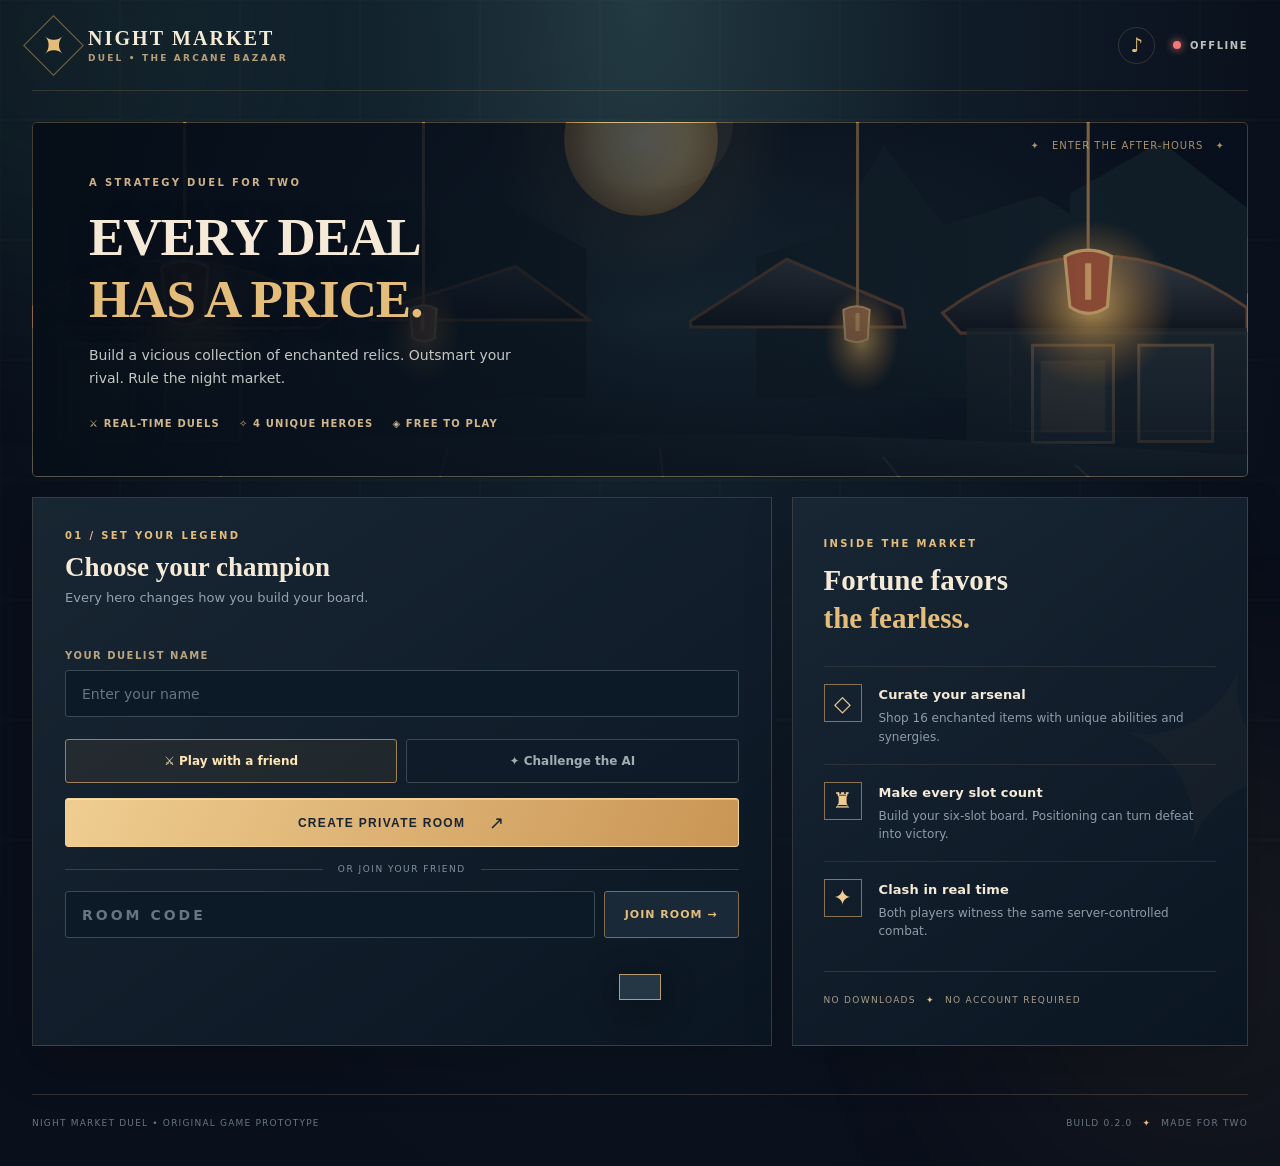
==== static/index.html @ 5e75eea6 "Publish Night Market Duel 0.2.0 isolated playable mobile 1v1 project" ====
<!doctype html>
<html lang="en">
<head>
  <meta charset="UTF-8"/>
  <meta name="viewport" content="width=device-width,initial-scale=1,viewport-fit=cover"/>
  <meta name="theme-color" content="#0b1420"/>
  <meta name="description" content="Night Market Duel — an original online strategy battler for two friends."/>
  <title>Night Market Duel · The Arcane Bazaar</title>
  <link rel="icon" href="/static/favicon.svg" type="image/svg+xml"/>
  <link rel="stylesheet" href="/static/style.css"/>
</head>
<body>
  <div class="mist mist-a"></div><div class="mist mist-b"></div>
  <div class="app-shell">
    <header class="topbar">
      <div class="brand"><div class="brand-mark">✦</div><div class="brand-type"><span>NIGHT MARKET</span><small>DUEL • THE ARCANE BAZAAR</small></div></div>
      <div class="header-right"><button class="sound-btn" id="soundBtn" title="Toggle sound" aria-label="Toggle sound">♪</button><div class="connection" id="connection"><i class="dot"></i><span>CONNECTING</span></div></div>
    </header>
    <main>
      <section class="home-screen" id="homeScreen">
        <div class="hero-banner"><div class="banner-overlay"></div><div class="banner-ornament">✦ <span>ENTER THE AFTER-HOURS</span> ✦</div><div class="banner-inner"><div class="eyebrow">A STRATEGY DUEL FOR TWO</div><h1>EVERY DEAL<br/><em>HAS A PRICE.</em></h1><p>Build a vicious collection of enchanted relics. Outsmart your rival. Rule the night market.</p><div class="banner-metrics"><span>⚔ REAL-TIME DUELS</span><span>✧ 4 UNIQUE HEROES</span><span>◈ FREE TO PLAY</span></div></div></div>
        <div class="home-grid">
          <div class="surface panel-join">
            <div class="panel-heading"><div class="eyebrow">01 / SET YOUR LEGEND</div><h2>Choose your champion</h2><p>Every hero changes how you build your board.</p></div>
            <div class="hero-picks" id="heroPicks" role="group" aria-label="Choose hero"></div>
            <div class="field-wrap"><label for="playerName">YOUR DUELIST NAME</label><input id="playerName" autocomplete="nickname" maxlength="20" placeholder="Enter your name" value=""/></div>
            <div class="duel-tabs" role="group" aria-label="Game mode"><button class="tab active" data-mode="friend">⚔ Play with a friend</button><button class="tab" data-mode="bot">✦ Challenge the AI</button></div>
            <div id="friendControls"><button id="createBtn" class="gold-btn large"><span>CREATE PRIVATE ROOM</span><span>↗</span></button><div class="join-divider"><span>OR JOIN YOUR FRIEND</span></div><div class="join-row"><input id="roomInput" type="text" maxlength="5" inputmode="text" autocomplete="off" placeholder="ROOM CODE" aria-label="Room code"/><button class="outline-btn" id="joinBtn">JOIN ROOM →</button></div></div>
            <div id="botControls" hidden><p class="bot-hint">Learn the market, find outrageous combos, and duel The Curator. No second player needed.</p><button id="botBtn" class="gold-btn large"><span>CHALLENGE THE CURATOR</span><span>↗</span></button></div>
            <div class="form-error" role="alert" id="formError"></div>
          </div>
          <aside class="surface side-info"><div class="eyebrow">INSIDE THE MARKET</div><h2>Fortune favors<br/><em>the fearless.</em></h2><div class="feature"><div class="feature-symbol">◇</div><div><strong>Curate your arsenal</strong><p>Shop 16 enchanted items with unique abilities and synergies.</p></div></div><div class="feature"><div class="feature-symbol">♜</div><div><strong>Make every slot count</strong><p>Build your six-slot board. Positioning can turn defeat into victory.</p></div></div><div class="feature"><div class="feature-symbol">✦</div><div><strong>Clash in real time</strong><p>Both players witness the same server-controlled combat.</p></div></div><div class="side-footer">NO DOWNLOADS <span>✦</span> NO ACCOUNT REQUIRED</div></aside>
        </div>
      </section>
      <section class="game-screen" id="gameScreen" hidden>
        <div class="room-bar surface"><div><div class="eyebrow">THE PRIVATE ARENA</div><div class="room-line"><strong>ROOM <span id="roomCode">-----</span></strong><button class="tiny-btn" id="copyBtn" title="Copy invite link">↗ INVITE</button><button class="tiny-btn" id="leaveBtn" title="Leave room">LEAVE</button></div></div><div class="room-status"><span id="roundLabel">ROUND 1 / 3</span><span class="phase-pill" id="phaseLabel">WAITING</span></div></div>
        <div class="game-grid">
          <div class="arena-col">
            <div class="arena surface" id="arena">
              <canvas id="ambientCanvas" aria-hidden="true"></canvas>
              <div class="arena-shade"></div><div class="arena-head"><div class="arena-overline">✦ &nbsp; THE MIDNIGHT COLISEUM &nbsp; ✦</div><div class="score-box"><span id="scoreA">0</span><i>:</i><span id="scoreB">0</span></div></div>
              <div class="duelist-stage">
                <div class="duelist" id="duelistA"><div class="portrait"><img id="portraitA" src="/static/art/vex.svg" alt="Player 1 character"/><span class="portrait-sheen"></span></div><div class="fighter-name" id="nameA">WAITING...</div><div class="fighter-title" id="titleA">—</div><div class="hp-area"><div class="hp-text"><span>VITALITY</span><span id="hpA">—</span></div><div class="hp-track"><div class="hp-fill" id="hpBarA" style="width:100%"></div></div></div><div class="buffs" id="buffsA"></div></div>
                <div class="vs-emblem"><span>VS</span><small id="combatTime">READY</small></div>
                <div class="duelist" id="duelistB"><div class="portrait"><img id="portraitB" src="/static/art/nyra.svg" alt="Player 2 character"/><span class="portrait-sheen"></span></div><div class="fighter-name" id="nameB">AWAITING RIVAL</div><div class="fighter-title" id="titleB">—</div><div class="hp-area"><div class="hp-text"><span>VITALITY</span><span id="hpB">—</span></div><div class="hp-track"><div class="hp-fill" id="hpBarB" style="width:100%"></div></div></div><div class="buffs" id="buffsB"></div></div>
              </div>
              <div id="impactLayer" class="impact-layer"></div>
              <div class="arena-bottom"><span id="stagePrompt">Invite a friend to begin your duel</span><span id="pingLabel">— MS</span></div>
            </div>
            <div class="combat-feed surface"><div class="feed-title">✧ BATTLE CHRONICLE <span id="feedStatus">AWAITING COMBAT</span></div><div class="feed-entries" id="eventFeed"><div class="feed-empty">The market remembers every move...</div></div></div>
          </div>
          <div class="market-col">
            <div class="market surface">
              <div class="market-header"><div><div class="eyebrow">02 / THE GRAND MARKET</div><h2 id="marketTitle">Prepare for battle</h2></div><div class="wallet"><span>YOUR PURSE</span><strong>◈ <span id="goldValue">14</span></strong></div></div>
              <div class="opponent-line"><span>RIVAL STATUS</span><strong id="opponentStatus">Waiting for opponent...</strong></div>
              <div class="shop-area" id="shopArea"><div class="section-head"><h3>Tonight's wares</h3><button class="tiny-btn" id="rerollBtn">↻ REROLL <b>2 ◈</b></button></div><div class="shop-grid" id="shopGrid"></div><div class="help-text">Tap an item to inspect it. Buy it for your board.</div></div>
              <div class="board-area"><div class="section-head"><h3>Your arsenal <span>· 6 slots</span></h3><span class="slots-text" id="boardCount">0 / 6 EQUIPPED</span></div><div class="board-grid" id="boardGrid"></div><div class="help-text" id="boardHelp">Tap one equipped item, then another slot to swap.</div></div>
              <div class="market-footer"><div class="phase-note" id="phaseNote"><span class="phase-note-icon">✦</span><span>Equip your arsenal, then signal that you're ready.</span></div><button id="readyBtn" class="gold-btn large">READY FOR DUEL <span>⚔</span></button><button id="rematchBtn" class="gold-btn large" hidden>REQUEST REMATCH <span>↗</span></button></div>
            </div>
          </div>
        </div>
      </section>
    </main>
    <footer><span>NIGHT MARKET DUEL • ORIGINAL GAME PROTOTYPE</span><span>BUILD 0.2.0 <i>✦</i> MADE FOR TWO</span></footer>
  </div>
  <div id="toast" class="toast" role="status"></div>
  <div id="itemModal" class="modal" hidden><div class="modal-shade" data-close="true"></div><div class="modal-card" role="dialog" aria-modal="true" aria-label="Item details"><button class="modal-close" id="closeModal" aria-label="Close item details">×</button><div class="modal-item-art" id="modalArt"></div><div class="eyebrow" id="modalRarity">MAGICAL RELIC</div><h2 id="modalTitle">Item</h2><p id="modalDesc"></p><div class="modal-stats" id="modalStats"></div><button id="modalAction" class="gold-btn large">BUY ITEM</button></div></div>
  <script src="/static/app.js" defer></script>
</body>
</html>
---- static/style.css ----
[hidden]{display:none!important}
:root{font-family:'DM Sans',Inter,system-ui,-apple-system,Arial,sans-serif;background:#09121d;color:#f5ead7;font-synthesis:none;--gold:#e5bd7b;--gold-bright:#ffe6b5;--paper:#f5ead7;--muted:#8d9ca5;--stroke:rgba(209,182,137,.20);--panel:rgba(18,30,43,.91);--deep:#0a1521}
*{box-sizing:border-box}html{min-width:320px}body{margin:0;min-height:100vh;background:radial-gradient(ellipse at 50% 0%,#233a42 0%,#101d29 34%,#090f1b 75%);overflow-x:hidden}body:before{content:'';position:fixed;inset:0;pointer-events:none;opacity:.14;background-image:url("data:image/svg+xml,%3Csvg viewBox='0 0 120 120' xmlns='http://www.w3.org/2000/svg'%3E%3Cpath d='M0 0h120v120H0z' fill='none' stroke='%23cab78b' stroke-width='.27'/%3E%3C/svg%3E");background-size:120px}.mist{position:fixed;width:480px;height:480px;border-radius:50%;filter:blur(120px);pointer-events:none;opacity:.08}.mist-a{top:-200px;left:-170px;background:#69d3ab}.mist-b{bottom:-300px;right:-180px;background:#bd814e}button,input{font:inherit}button{cursor:pointer}button:disabled{opacity:.44;cursor:not-allowed}button:focus-visible,input:focus-visible,.item-card:focus-visible{outline:2px solid var(--gold-bright);outline-offset:3px}a{color:var(--gold)}[hidden]{display:none!important}.app-shell{width:min(1216px,calc(100% - 56px));margin:auto;position:relative;z-index:1}.topbar{height:91px;display:flex;align-items:center;justify-content:space-between;border-bottom:1px solid rgba(218,175,104,.18)}.brand{display:flex;align-items:center;gap:13px}.brand-mark{display:grid;place-items:center;font-size:33px;color:var(--gold);width:43px;height:43px;border:1px solid #796648;transform:rotate(45deg)}.brand-mark::first-letter{transform:rotate(-45deg)}.brand-type{display:flex;flex-direction:column;gap:3px}.brand-type>span{font-family:Cinzel,Georgia,serif;font-size:20px;letter-spacing:2.1px;font-weight:800;white-space:nowrap}.brand-type small{color:#b69e78;letter-spacing:2.2px;font-weight:700;font-size:9px}.header-right{display:flex;gap:18px;align-items:center}.sound-btn{background:transparent;border:1px solid var(--stroke);border-radius:50%;width:37px;height:37px;color:var(--gold);font-size:20px}.connection{font-size:10px;letter-spacing:1.5px;color:#bdc2bd;display:flex;gap:9px;align-items:center;font-weight:700}.dot{width:8px;height:8px;border-radius:50%;background:#efbd72;box-shadow:0 0 9px #efbd72}.connection.connected .dot{background:#83d7ae;box-shadow:0 0 9px #60eab0}.connection.offline .dot{background:#f47875;box-shadow:0 0 9px #f47875}main{padding:31px 0 48px}.surface{background:linear-gradient(145deg,rgba(25,39,52,.97),rgba(11,22,35,.98));border:1px solid var(--stroke);box-shadow:0 18px 48px rgba(0,0,0,.16)}.eyebrow{font-size:10px;letter-spacing:2.35px;color:var(--gold);font-weight:700}.home-screen{animation:rise .42s ease-out}.hero-banner{min-height:355px;position:relative;overflow:hidden;border:1px solid rgba(216,175,109,.29);background:#152431 url('/static/art/market.svg') center 43%/cover;border-radius:5px}.banner-overlay{position:absolute;inset:0;background:linear-gradient(90deg,rgba(6,14,24,.98) 0%,rgba(8,17,28,.87) 30%,rgba(8,17,28,.25) 87%),linear-gradient(0deg,rgba(8,17,28,.65),transparent 45%)}.banner-inner{position:relative;z-index:2;padding:54px 56px 36px;max-width:800px}.banner-inner .eyebrow{color:#cfb087}.banner-inner h1{font-family:Cinzel,Georgia,serif;letter-spacing:-.02em;font-size:clamp(32px,4.2vw,53px);line-height:1.17;margin:18px 0 12px;font-weight:700;text-shadow:0 3px 20px #0d101d}.banner-inner h1 em{font-style:normal;color:var(--gold);font-weight:600}.banner-inner p{max-width:430px;color:#c2c7c2;line-height:1.65;font-size:14px}.banner-ornament{position:absolute;right:22px;top:17px;color:#ddbc82;z-index:2;font-size:10px;letter-spacing:1px;opacity:.75}.banner-ornament span{margin:0 8px}.banner-metrics{display:flex;gap:19px;margin-top:28px;flex-wrap:wrap;color:#d0b68c;font-size:10px;letter-spacing:1.15px;font-weight:700}.home-grid{display:grid;grid-template-columns:minmax(0,1.62fr) minmax(300px,1fr);gap:20px;margin-top:20px}.panel-join{padding:32px}.panel-heading h2,.market-header h2{font:700 27px/1.2 Cinzel,Georgia,serif;margin:10px 0 7px}.panel-heading p{color:#96a2ab;font-size:13px;margin:0 0 20px}.hero-picks{display:grid;grid-template-columns:repeat(4,minmax(0,1fr));gap:9px}.hero-pick{background:linear-gradient(#233541,#152430);border:1px solid #4c5260;padding:0 0 10px;border-radius:5px;overflow:hidden;position:relative;min-width:0;color:#eee4d3;transition:border-color .2s,transform .18s}.hero-pick img{width:100%;aspect-ratio:1.12/1;object-fit:cover;display:block;filter:saturate(.85);transition:filter .2s}.hero-pick .pick-name{font-family:Cinzel,Georgia,serif;font-size:12px;display:block;margin-top:7px;font-weight:700}.hero-pick .pick-role{font-size:9px;color:#a8adaf;margin-top:3px;white-space:nowrap;display:block;overflow:hidden;text-overflow:ellipsis;padding:0 3px}.hero-pick.selected{border-color:var(--gold);box-shadow:0 0 0 1px var(--gold),inset 0 0 15px rgba(246,200,127,.12);transform:translateY(-2px)}.hero-pick.selected img{filter:saturate(1.1)}.hero-pick.selected:after{content:'◆';position:absolute;top:5px;right:7px;color:#ffe6b5;text-shadow:0 1px 6px #000}.field-wrap{margin-top:25px}.field-wrap label{display:block;color:#bba581;font-size:10px;letter-spacing:1.5px;font-weight:700;margin-bottom:9px}input{width:100%;min-width:0;background:#0c1926;color:#eae1d4;border:1px solid #3a4a55;border-radius:3px;height:47px;padding:0 16px;font-size:14px;outline:0;transition:border .2s}input:focus{border-color:var(--gold)}input::placeholder{color:#677581}.duel-tabs{display:grid;grid-template-columns:1fr 1fr;margin-top:22px;gap:9px}.tab{background:rgba(15,27,40,.8);color:#a2adb2;border:1px solid #3a4850;padding:14px 8px;font-size:12px;font-weight:700;border-radius:3px}.tab.active{border-color:#9e825c;color:var(--gold-bright);background:rgba(128,100,58,.14)}.gold-btn{background:linear-gradient(115deg,#efcd91,#c99554);border:1px solid #f2d297;color:#182333;border-radius:3px;font-family:'DM Sans',sans-serif;font-size:12px;font-weight:800;letter-spacing:1.3px;box-shadow:inset 0 1px 0 rgba(255,255,255,.4);transition:filter .18s,transform .16s}.gold-btn:hover:not(:disabled){filter:brightness(1.08)}.gold-btn:active:not(:disabled){transform:scale(.99)}.gold-btn.large{height:49px;width:100%;display:flex;align-items:center;justify-content:center;gap:24px;margin-top:15px}.gold-btn.large span:last-child{font-size:18px;line-height:0}.join-divider{display:flex;align-items:center;gap:15px;margin:17px 0;color:#81939e;font-size:9px;letter-spacing:1.5px}.join-divider:before,.join-divider:after{content:'';height:1px;flex:1;background:#324453}.join-row{display:grid;grid-template-columns:1fr auto;gap:9px}.join-row input{text-transform:uppercase;letter-spacing:3px;font-weight:700}.outline-btn{padding:0 20px;color:var(--gold);background:#192938;border:1px solid #816c4d;letter-spacing:1px;font-size:11px;font-weight:800;border-radius:3px}.form-error{color:#ff9486;font-size:12px;min-height:17px;margin-top:12px}.bot-hint{color:#9eaeb4;line-height:1.65;font-size:13px;margin:18px 0 9px}.side-info{padding:40px 31px;position:relative;overflow:hidden}.side-info:after{content:'✦';position:absolute;font-size:260px;right:-76px;top:112px;transform:rotate(15deg);color:rgba(194,147,82,.035);pointer-events:none}.side-info h2{font:600 29px/1.3 Cinzel,Georgia,serif;margin:13px 0 29px}.side-info h2 em{color:var(--gold);font-style:normal}.feature{display:flex;gap:17px;position:relative;padding:17px 0;border-top:1px solid rgba(188,164,124,.14)}.feature-symbol{height:38px;width:38px;flex:none;border:1px solid #8b7352;display:grid;place-items:center;color:#f0cd94;font-size:22px}.feature strong{font-size:13px;letter-spacing:.1px}.feature p{color:#8e9da6;font-size:12px;line-height:1.55;margin:6px 0 0}.side-footer{border-top:1px solid rgba(188,164,124,.2);padding-top:23px;margin-top:13px;font-size:9px;color:#a99d8c;letter-spacing:1.3px}.side-footer span{color:var(--gold);margin:0 6px}footer{display:flex;justify-content:space-between;border-top:1px solid var(--stroke);padding:23px 0 38px;gap:10px;font-size:9px;letter-spacing:1.2px;color:#697783}footer i{font-style:normal;color:var(--gold);margin:0 6px}.room-bar{padding:17px 22px;display:flex;justify-content:space-between;align-items:center;gap:12px;margin-bottom:18px;border-radius:3px}.room-line{display:flex;align-items:center;gap:13px;margin-top:7px}.room-line strong{font:600 19px Cinzel,Georgia,serif;letter-spacing:1px}.room-line strong span{color:var(--gold);letter-spacing:2px}.tiny-btn{background:rgba(162,128,80,.12);border:1px solid rgba(214,172,104,.32);border-radius:3px;padding:8px 12px;color:#e9c38a;font-weight:700;letter-spacing:.4px;font-size:10px;white-space:nowrap}.tiny-btn:hover{background:rgba(162,128,80,.22)}.room-status{display:flex;gap:13px;align-items:center;font-size:10px;letter-spacing:1.1px;color:#b5b8b3}.phase-pill{border:1px solid #647b70;color:#8ee0ae;background:rgba(72,171,123,.11);padding:8px 11px;border-radius:50px;font-weight:700}.game-grid{display:grid;grid-template-columns:minmax(0,1.03fr) minmax(0,.97fr);gap:18px;align-items:start}.arena-col,.market-col{min-width:0}.arena{min-height:510px;position:relative;overflow:hidden;border-radius:3px;background:#182734 url('/static/art/market.svg') center/cover}.arena:before{content:'';position:absolute;inset:0;background:linear-gradient(0deg,#081421 0%,rgba(9,20,30,.26) 34%,rgba(8,18,27,.48) 100%)}#ambientCanvas{position:absolute;inset:0;width:100%;height:100%;pointer-events:none}.arena-shade{position:absolute;inset:0;box-shadow:inset 0 0 55px rgba(0,0,0,.4);pointer-events:none}.arena-head{position:relative;z-index:1;display:flex;justify-content:space-between;align-items:center;padding:21px 23px;border-bottom:1px solid rgba(221,187,120,.16)}.arena-overline{color:#e5cba8;font-size:10px;letter-spacing:1.3px}.score-box{display:flex;align-items:center;gap:14px;font-size:17px;font-weight:800;color:#eac388}.score-box i{font-style:normal;color:#8c908e}.duelist-stage{position:relative;display:grid;grid-template-columns:minmax(0,1fr) 65px minmax(0,1fr);gap:2px;align-items:start;z-index:2;padding:45px 24px 50px}.duelist{text-align:center;min-width:0}.portrait{width:min(100%,173px);margin:0 auto 14px;aspect-ratio:1.02/1;position:relative;background:#1b2e37;border:3px solid rgba(217,174,101,.64);box-shadow:0 7px 24px rgba(0,0,0,.56),inset 0 0 0 2px rgba(255,255,255,.08);clip-path:polygon(11% 0,89% 0,100% 10%,100% 90%,89% 100%,11% 100%,0 90%,0 10%)}.portrait img{width:100%;height:100%;object-fit:cover}.duelist.hit .portrait{animation:impact .32s ease}.portrait-sheen{position:absolute;inset:0;background:linear-gradient(115deg,rgba(255,255,255,.12),transparent 46%)}.fighter-name{font:700 15px Cinzel,Georgia,serif;overflow:hidden;white-space:nowrap;text-overflow:ellipsis}.fighter-title{font-size:10px;letter-spacing:1px;color:#d1bb98;text-transform:uppercase;margin-top:5px}.vs-emblem{text-align:center;padding-top:55px;color:#e6c087}.vs-emblem span{font:600 25px Cinzel,Georgia,serif;text-shadow:0 0 15px #d7a96e}.vs-emblem small{display:block;color:#d1b58e;letter-spacing:1px;font-size:8px;margin-top:7px}.hp-area{max-width:190px;margin:17px auto 0}.hp-text{display:flex;justify-content:space-between;gap:5px;color:#c2c5bc;font-size:9px;letter-spacing:.7px;margin-bottom:6px}.hp-track{height:9px;background:rgba(0,0,0,.6);border:1px solid rgba(221,198,143,.23);padding:1px}.hp-fill{height:100%;background:linear-gradient(90deg,#397d71,#86dfb2);transition:width .17s linear}.buffs{min-height:22px;margin-top:9px;font-size:10px;color:#d0a7f5}.arena-bottom{position:absolute;bottom:0;left:0;right:0;display:flex;justify-content:space-between;z-index:3;padding:15px 20px;color:#d2b891;background:linear-gradient(0deg,rgba(5,12,22,.9),transparent);font-size:10px;letter-spacing:.5px}.impact-layer{position:absolute;inset:0;z-index:5;pointer-events:none}.float-text{position:absolute;font:800 21px Cinzel,Georgia,serif;color:#f1c083;animation:floatup .95s forwards;text-shadow:0 3px 5px #000;white-space:nowrap}.float-text.heal{color:#91e1b0}.float-text.poison{color:#b2e897}.float-text.shield{color:#aad5ee}.float-text.fire{color:#ffad6f}.combat-feed{margin-top:18px;padding:19px 20px 15px}.feed-title{display:flex;justify-content:space-between;font-size:10px;letter-spacing:1.2px;color:#d8b784;font-weight:800}.feed-title span{color:#7d9c93;font-size:9px}.feed-entries{min-height:124px;max-height:190px;overflow:auto;margin-top:14px;display:flex;flex-direction:column;gap:6px}.feed-entry{border-bottom:1px solid rgba(233,200,137,.09);padding:6px 0;color:#abbbc2;font-size:12px}.feed-entry::before{content:'✦';margin-right:9px;color:#d9b679;font-size:8px}.feed-empty{color:#798994;font-size:12px;padding-top:24px;text-align:center;font-style:italic}.market{padding:26px 23px 24px;border-radius:3px}.market-header{display:flex;justify-content:space-between;align-items:center;gap:12px}.market-header h2{font-size:23px;margin:9px 0 0}.wallet{text-align:right;flex:none;border-left:1px solid var(--stroke);padding-left:14px}.wallet>span{display:block;color:#8c9da3;letter-spacing:1.2px;font-size:9px;margin-bottom:4px}.wallet strong{font-size:22px;color:#eaca8d}.opponent-line{display:flex;align-items:center;justify-content:space-between;margin:19px 0 17px;border:1px solid #344954;background:#0c1a27;padding:11px 13px;gap:8px}.opponent-line span{color:#8f9eaa;font-size:9px;letter-spacing:1.25px}.opponent-line strong{font-size:11px;color:#b7dbce;font-weight:600;text-align:right}.section-head{display:flex;justify-content:space-between;gap:8px;align-items:center;margin-bottom:12px}.section-head h3{font:600 15px Cinzel,Georgia,serif;margin:0}.section-head h3 span{font:400 10px 'DM Sans',sans-serif;color:#a3a6ac}.section-head .slots-text{font-size:9px;letter-spacing:1px;color:#8c9da6}.shop-grid{display:grid;grid-template-columns:repeat(4,minmax(0,1fr));gap:7px}.item-card{position:relative;min-width:0;border:1px solid #607080;background:linear-gradient(180deg,#20313e,#111e2c);border-radius:3px;padding:5px 4px 9px;text-align:center;color:#f7eddf;display:flex;flex-direction:column;align-items:center;gap:5px;transition:border .15s,transform .15s;box-shadow:inset 0 0 20px rgba(60,97,117,.05);min-height:125px}.item-card:hover{border-color:#d3b37c;transform:translateY(-2px)}.item-card.rare{border-color:#7c82b9;background:linear-gradient(180deg,#253553,#151e36)}.item-card.epic{border-color:#aa78a6;background:linear-gradient(180deg,#392b48,#211b34)}.item-card.selected-item{outline:2px solid #edcb8e;outline-offset:1px}.item-card .item-art{height:65px;width:100%;display:grid;place-items:center;background:radial-gradient(ellipse,#54718333,transparent 68%)}.item-card.rare .item-art{background:radial-gradient(ellipse,#8f8ed644,transparent 68%)}.item-card.epic .item-art{background:radial-gradient(ellipse,#b678c144,transparent 68%)}.item-art svg{width:51px;height:55px;filter:drop-shadow(0 4px 7px rgba(0,0,0,.6))}.item-card .item-name{font:600 10px/1.2 Cinzel,Georgia,serif;min-height:25px;overflow-wrap:anywhere;display:grid;place-items:center}.item-card .item-price{font-size:11px;color:#ecc791;font-weight:700}.rarity-stamp{position:absolute;left:4px;top:4px;font-size:7px;color:#b5c2d0;text-transform:uppercase;letter-spacing:.4px}.rare .rarity-stamp{color:#bebcff}.epic .rarity-stamp{color:#e7b8f0}.help-text{color:#81939d;font-size:10px;margin:10px 0 16px;line-height:1.5}.board-grid{display:grid;grid-template-columns:repeat(6,minmax(0,1fr));gap:6px}.board-slot{min-width:0;height:91px;background:rgba(8,19,29,.73);border:1px dashed #4c5c62;color:#667781;display:flex;align-items:center;justify-content:center;flex-direction:column;gap:7px;border-radius:3px;position:relative}.board-slot.filled{background:linear-gradient(165deg,#25333e,#172430);border:1px solid #697c82}.board-slot.rare{border-color:#8e93ba}.board-slot.epic{border-color:#b18cb5}.board-slot .item-art{width:100%;display:grid;place-items:center;height:57px}.board-slot .item-art svg{width:43px;height:49px}.board-slot small{font-size:9px;color:#8e9da1}.board-slot .slot-index{position:absolute;top:3px;left:5px;color:#8e9ba0;font-size:8px}.board-slot.selected-item{outline:2px solid #f3ce84;outline-offset:1px}.market-footer{border-top:1px solid var(--stroke);margin-top:11px;padding-top:16px}.phase-note{display:flex;gap:9px;align-items:center;color:#acb6b8;font-size:11px;line-height:1.5}.phase-note-icon{color:#e4b77a;font-size:18px}.toast{position:fixed;z-index:20;bottom:30px;left:50%;transform:translate(-50%,130px);background:#253745;border:1px solid #b89b70;color:#f4e9d5;padding:12px 20px;font-size:12px;box-shadow:0 8px 35px #0007;transition:transform .25s;max-width:90vw;text-align:center}.toast.visible{transform:translate(-50%,0)}.modal{position:fixed;inset:0;z-index:40;display:grid;place-items:center;padding:18px}.modal-shade{position:absolute;inset:0;background:rgba(2,9,16,.82);backdrop-filter:blur(4px)}.modal-card{position:relative;background:linear-gradient(160deg,#243540,#0d1a29);border:1px solid #bc9965;padding:24px 24px 21px;text-align:center;max-width:360px;width:100%;box-shadow:0 25px 85px #000b}.modal-close{position:absolute;top:9px;right:13px;font-size:27px;color:#c3b4a1;background:none;border:none}.modal-item-art{height:118px;display:grid;place-items:center;margin:6px 0 9px;background:radial-gradient(ellipse at center,rgba(221,164,98,.14),transparent 70%)}.modal-item-art svg{height:108px;width:108px;filter:drop-shadow(0 8px 12px #000a)}.modal-card h2{font:600 23px Cinzel,Georgia,serif;margin:8px 0}.modal-card p{color:#aeb8bc;line-height:1.65;font-size:13px;min-height:45px}.modal-stats{display:flex;gap:8px;justify-content:center;margin:20px 0 13px;color:#e3bb7a;font-size:12px}.modal-stats span{background:#142533;padding:8px 10px;border:1px solid #374951}.game-screen{animation:rise .4s ease}@keyframes rise{from{opacity:0;transform:translateY(9px)}to{opacity:1;transform:translateY(0)}}@keyframes impact{0%,100%{filter:none;transform:translateX(0)}32%{filter:brightness(1.9);transform:translateX(-5px)}65%{transform:translateX(4px)}}@keyframes floatup{0%{opacity:0;transform:translateY(15px) scale(.7)}12%{opacity:1}75%{opacity:1}100%{opacity:0;transform:translateY(-66px) scale(1.16)}}
@media(max-width:1040px){.game-grid{grid-template-columns:1fr}.arena{min-height:410px}.duelist-stage{padding:25px 18px 46px}.portrait{max-width:160px}.vs-emblem{padding-top:48px}.market{padding:23px}.home-grid{grid-template-columns:1fr 330px}.side-info{padding:30px 23px}.hero-banner{min-height:326px}.banner-inner{padding:45px 39px 35px}}
@media(max-width:760px){.app-shell{width:calc(100% - 26px)}.topbar{height:73px}.brand-mark{width:31px;height:31px;font-size:24px}.brand-type>span{font-size:14px;letter-spacing:1.2px}.brand-type small{font-size:7px;letter-spacing:1px}.header-right{gap:8px}.sound-btn{width:30px;height:30px}.connection{font-size:8px;letter-spacing:.5px;gap:5px}.dot{width:6px;height:6px}main{padding:16px 0 22px}.hero-banner{min-height:310px;background-position:58% 50%}.banner-inner{padding:52px 23px 20px}.banner-inner h1{font-size:36px}.banner-inner p{font-size:12px;max-width:300px}.banner-metrics{gap:9px;margin-top:23px}.banner-metrics span{font-size:8px}.banner-ornament{font-size:8px;right:10px}.home-grid{grid-template-columns:1fr;gap:13px;margin-top:13px}.panel-join{padding:22px 16px}.panel-heading h2{font-size:22px}.hero-picks{gap:6px}.hero-pick .pick-name{font-size:10px}.hero-pick .pick-role{font-size:8px}.hero-pick img{aspect-ratio:1/1.1}.side-info{padding:25px 19px}.side-info h2{font-size:24px;margin-bottom:15px}.feature{padding:10px 0}.side-footer{margin-top:9px;padding-top:16px}footer{padding:20px 0;flex-wrap:wrap;font-size:8px}.room-bar{padding:12px;gap:7px}.room-line strong{font-size:14px}.room-line{gap:8px}.room-status{flex-direction:column;align-items:end;gap:5px;font-size:9px}.phase-pill{padding:5px 8px;font-size:9px}.room-line .tiny-btn{padding:7px}.arena{min-height:366px}.arena-head{padding:12px}.arena-overline{font-size:8px;letter-spacing:.6px}.duelist-stage{grid-template-columns:minmax(0,1fr) 48px minmax(0,1fr);padding:27px 11px 49px}.portrait{width:min(100%,131px);margin-bottom:9px}.fighter-name{font-size:11px}.fighter-title{font-size:8px}.vs-emblem{padding-top:38px}.vs-emblem span{font-size:20px}.hp-area{margin-top:11px}.hp-text{font-size:8px}.arena-bottom{font-size:9px;padding:12px}.market{padding:17px 13px}.market-header h2{font-size:18px}.wallet strong{font-size:19px}.section-head h3{font-size:13px}.shop-grid{gap:5px}.item-card{min-height:112px;padding:4px 3px 7px}.item-card .item-art{height:54px}.item-art svg{width:42px;height:45px}.item-card .item-name{font-size:9px}.board-grid{gap:5px}.board-slot{height:78px}.board-slot .item-art{height:50px}.board-slot .item-art svg{width:35px;height:40px}.help-text{font-size:9px}.combat-feed{margin-top:12px}.feed-entries{min-height:85px}.modal-card{padding:21px 17px 17px}}
@media(max-width:370px){.app-shell{width:calc(100% - 16px)}.banner-inner h1{font-size:30px}.brand-type>span{font-size:12px}.brand-type small{letter-spacing:.5px}.hero-pick .pick-role{font-size:7px}.tab{font-size:10px}.join-row{grid-template-columns:1fr 118px}.outline-btn{padding:0 8px;font-size:10px}.shop-grid{gap:3px}.item-card .item-name{font-size:8px}}
@media(prefers-reduced-motion:reduce){*,*::before,*::after{animation-duration:.01ms!important;transition-duration:.01ms!important}}
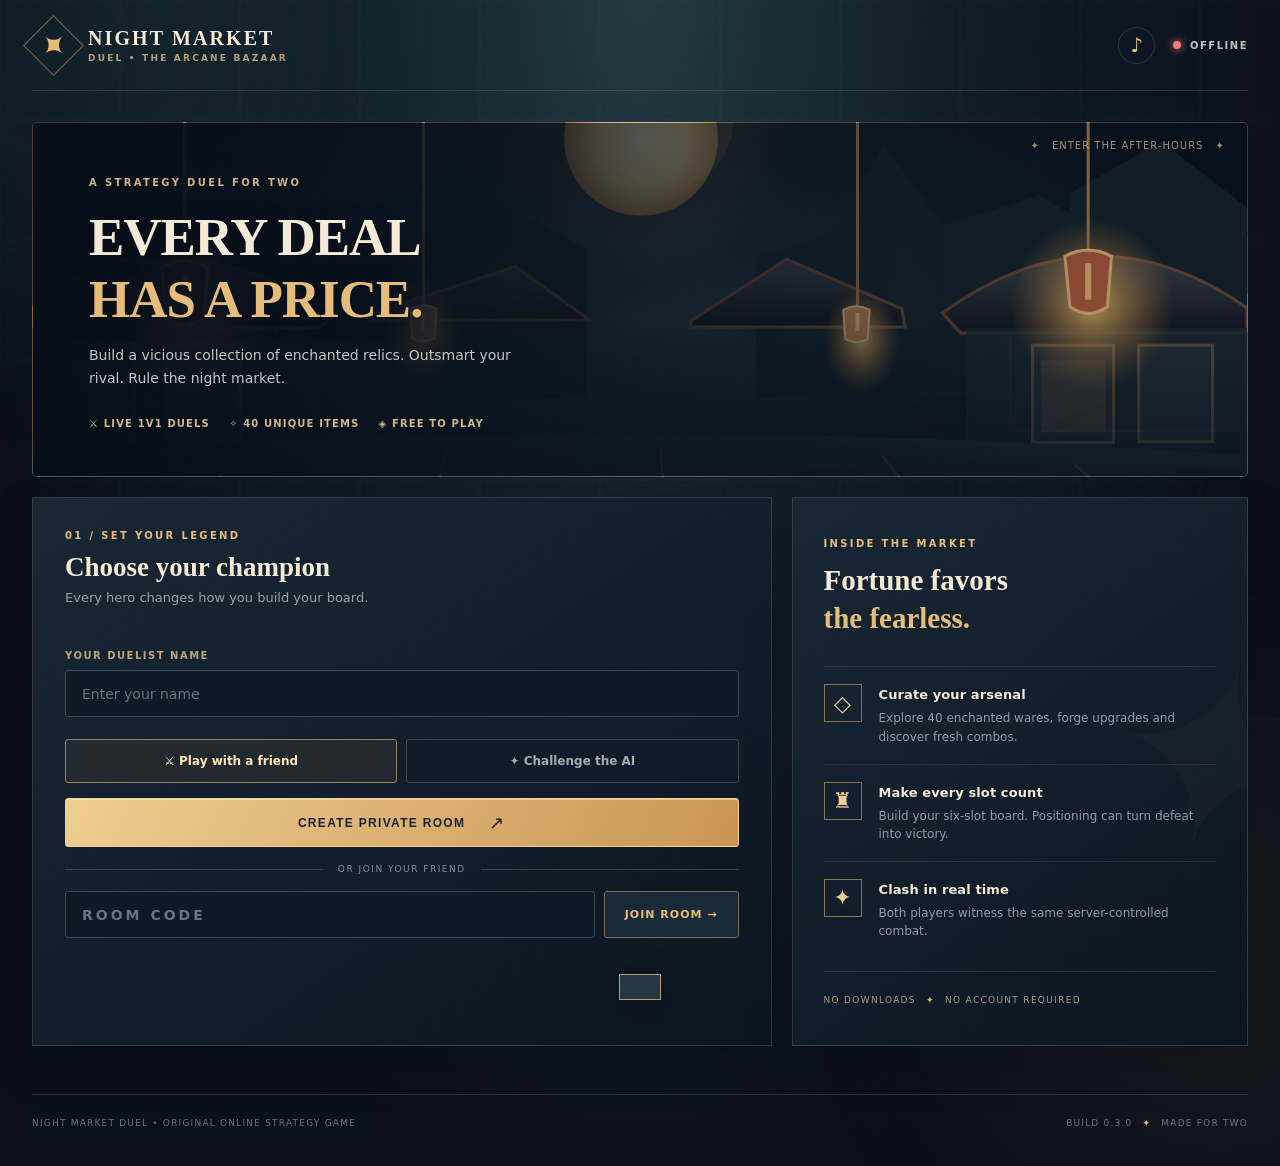
==== commit 68a72d2e: "Stage v0.3: 40-item combat catalog, 14 pacts, forging, stronger responsive merchant UX + 93 regressi" ====
--- a/static/index.html
+++ b/static/index.html
@@ -18,7 +18,7 @@
     </header>
     <main>
       <section class="home-screen" id="homeScreen">
-        <div class="hero-banner"><div class="banner-overlay"></div><div class="banner-ornament">✦ <span>ENTER THE AFTER-HOURS</span> ✦</div><div class="banner-inner"><div class="eyebrow">A STRATEGY DUEL FOR TWO</div><h1>EVERY DEAL<br/><em>HAS A PRICE.</em></h1><p>Build a vicious collection of enchanted relics. Outsmart your rival. Rule the night market.</p><div class="banner-metrics"><span>⚔ REAL-TIME DUELS</span><span>✧ 4 UNIQUE HEROES</span><span>◈ FREE TO PLAY</span></div></div></div>
+        <div class="hero-banner"><div class="banner-overlay"></div><div class="banner-ornament">✦ <span>ENTER THE AFTER-HOURS</span> ✦</div><div class="banner-inner"><div class="eyebrow">A STRATEGY DUEL FOR TWO</div><h1>EVERY DEAL<br/><em>HAS A PRICE.</em></h1><p>Build a vicious collection of enchanted relics. Outsmart your rival. Rule the night market.</p><div class="banner-metrics"><span>⚔ LIVE 1V1 DUELS</span><span>✧ 40 UNIQUE ITEMS</span><span>◈ FREE TO PLAY</span></div></div></div>
         <div class="home-grid">
           <div class="surface panel-join">
             <div class="panel-heading"><div class="eyebrow">01 / SET YOUR LEGEND</div><h2>Choose your champion</h2><p>Every hero changes how you build your board.</p></div>
@@ -29,7 +29,7 @@
             <div id="botControls" hidden><p class="bot-hint">Learn the market, find outrageous combos, and duel The Curator. No second player needed.</p><button id="botBtn" class="gold-btn large"><span>CHALLENGE THE CURATOR</span><span>↗</span></button></div>
             <div class="form-error" role="alert" id="formError"></div>
           </div>
-          <aside class="surface side-info"><div class="eyebrow">INSIDE THE MARKET</div><h2>Fortune favors<br/><em>the fearless.</em></h2><div class="feature"><div class="feature-symbol">◇</div><div><strong>Curate your arsenal</strong><p>Shop 16 enchanted items with unique abilities and synergies.</p></div></div><div class="feature"><div class="feature-symbol">♜</div><div><strong>Make every slot count</strong><p>Build your six-slot board. Positioning can turn defeat into victory.</p></div></div><div class="feature"><div class="feature-symbol">✦</div><div><strong>Clash in real time</strong><p>Both players witness the same server-controlled combat.</p></div></div><div class="side-footer">NO DOWNLOADS <span>✦</span> NO ACCOUNT REQUIRED</div></aside>
+          <aside class="surface side-info"><div class="eyebrow">INSIDE THE MARKET</div><h2>Fortune favors<br/><em>the fearless.</em></h2><div class="feature"><div class="feature-symbol">◇</div><div><strong>Curate your arsenal</strong><p>Explore 40 enchanted wares, forge upgrades and discover fresh combos.</p></div></div><div class="feature"><div class="feature-symbol">♜</div><div><strong>Make every slot count</strong><p>Build your six-slot board. Positioning can turn defeat into victory.</p></div></div><div class="feature"><div class="feature-symbol">✦</div><div><strong>Clash in real time</strong><p>Both players witness the same server-controlled combat.</p></div></div><div class="side-footer">NO DOWNLOADS <span>✦</span> NO ACCOUNT REQUIRED</div></aside>
         </div>
       </section>
       <section class="game-screen" id="gameScreen" hidden>
@@ -53,18 +53,19 @@
             <div class="market surface">
               <div class="market-header"><div><div class="eyebrow">02 / THE GRAND MARKET</div><h2 id="marketTitle">Prepare for battle</h2></div><div class="wallet"><span>YOUR PURSE</span><strong>◈ <span id="goldValue">14</span></strong></div></div>
               <div class="opponent-line"><span>RIVAL STATUS</span><strong id="opponentStatus">Waiting for opponent...</strong></div>
+              <div class="boon-area" id="boonArea"><div class="section-head"><h3>Choose a market pact <span>· one per round</span></h3><span class="pact-step" id="boonStep">ROUND 1</span></div><div class="boon-grid" id="boonGrid"></div><div class="my-boons" id="myBoons" aria-label="Your chosen market pacts"></div></div>
               <div class="shop-area" id="shopArea"><div class="section-head"><h3>Tonight's wares</h3><button class="tiny-btn" id="rerollBtn">↻ REROLL <b>2 ◈</b></button></div><div class="shop-grid" id="shopGrid"></div><div class="help-text">Tap an item to inspect it. Buy it for your board.</div></div>
-              <div class="board-area"><div class="section-head"><h3>Your arsenal <span>· 6 slots</span></h3><span class="slots-text" id="boardCount">0 / 6 EQUIPPED</span></div><div class="board-grid" id="boardGrid"></div><div class="help-text" id="boardHelp">Tap one equipped item, then another slot to swap.</div></div>
+              <div class="board-area"><div class="section-head"><h3>Your arsenal <span>· 6 slots · forge up to +2</span></h3><span class="slots-text" id="boardCount">0 / 6 EQUIPPED</span></div><div class="board-grid" id="boardGrid"></div><div class="help-text" id="boardHelp">Tap an item twice to inspect, forge or sell it. Tap a different slot to swap.</div></div>
               <div class="market-footer"><div class="phase-note" id="phaseNote"><span class="phase-note-icon">✦</span><span>Equip your arsenal, then signal that you're ready.</span></div><button id="readyBtn" class="gold-btn large">READY FOR DUEL <span>⚔</span></button><button id="rematchBtn" class="gold-btn large" hidden>REQUEST REMATCH <span>↗</span></button></div>
             </div>
           </div>
         </div>
       </section>
     </main>
-    <footer><span>NIGHT MARKET DUEL • ORIGINAL GAME PROTOTYPE</span><span>BUILD 0.2.0 <i>✦</i> MADE FOR TWO</span></footer>
+    <footer><span>NIGHT MARKET DUEL • ORIGINAL ONLINE STRATEGY GAME</span><span>BUILD 0.3.0 <i>✦</i> MADE FOR TWO</span></footer>
   </div>
   <div id="toast" class="toast" role="status"></div>
-  <div id="itemModal" class="modal" hidden><div class="modal-shade" data-close="true"></div><div class="modal-card" role="dialog" aria-modal="true" aria-label="Item details"><button class="modal-close" id="closeModal" aria-label="Close item details">×</button><div class="modal-item-art" id="modalArt"></div><div class="eyebrow" id="modalRarity">MAGICAL RELIC</div><h2 id="modalTitle">Item</h2><p id="modalDesc"></p><div class="modal-stats" id="modalStats"></div><button id="modalAction" class="gold-btn large">BUY ITEM</button></div></div>
+  <div id="itemModal" class="modal" hidden><div class="modal-shade" data-close="true"></div><div class="modal-card" role="dialog" aria-modal="true" aria-label="Item details"><button class="modal-close" id="closeModal" aria-label="Close item details">×</button><div class="modal-item-art" id="modalArt"></div><div class="eyebrow" id="modalRarity">MAGICAL RELIC</div><h2 id="modalTitle">Item</h2><p id="modalDesc"></p><div class="modal-stats" id="modalStats"></div><button id="modalAction" class="gold-btn large">BUY ITEM</button><button id="modalForge" class="forge-btn" hidden>✦ FORGE +1</button></div></div>
   <script src="/static/app.js" defer></script>
 </body>
 </html>
--- a/static/style.css
+++ b/static/style.css
@@ -4,4 +4,25 @@
 @media(max-width:1040px){.game-grid{grid-template-columns:1fr}.arena{min-height:410px}.duelist-stage{padding:25px 18px 46px}.portrait{max-width:160px}.vs-emblem{padding-top:48px}.market{padding:23px}.home-grid{grid-template-columns:1fr 330px}.side-info{padding:30px 23px}.hero-banner{min-height:326px}.banner-inner{padding:45px 39px 35px}}
 @media(max-width:760px){.app-shell{width:calc(100% - 26px)}.topbar{height:73px}.brand-mark{width:31px;height:31px;font-size:24px}.brand-type>span{font-size:14px;letter-spacing:1.2px}.brand-type small{font-size:7px;letter-spacing:1px}.header-right{gap:8px}.sound-btn{width:30px;height:30px}.connection{font-size:8px;letter-spacing:.5px;gap:5px}.dot{width:6px;height:6px}main{padding:16px 0 22px}.hero-banner{min-height:310px;background-position:58% 50%}.banner-inner{padding:52px 23px 20px}.banner-inner h1{font-size:36px}.banner-inner p{font-size:12px;max-width:300px}.banner-metrics{gap:9px;margin-top:23px}.banner-metrics span{font-size:8px}.banner-ornament{font-size:8px;right:10px}.home-grid{grid-template-columns:1fr;gap:13px;margin-top:13px}.panel-join{padding:22px 16px}.panel-heading h2{font-size:22px}.hero-picks{gap:6px}.hero-pick .pick-name{font-size:10px}.hero-pick .pick-role{font-size:8px}.hero-pick img{aspect-ratio:1/1.1}.side-info{padding:25px 19px}.side-info h2{font-size:24px;margin-bottom:15px}.feature{padding:10px 0}.side-footer{margin-top:9px;padding-top:16px}footer{padding:20px 0;flex-wrap:wrap;font-size:8px}.room-bar{padding:12px;gap:7px}.room-line strong{font-size:14px}.room-line{gap:8px}.room-status{flex-direction:column;align-items:end;gap:5px;font-size:9px}.phase-pill{padding:5px 8px;font-size:9px}.room-line .tiny-btn{padding:7px}.arena{min-height:366px}.arena-head{padding:12px}.arena-overline{font-size:8px;letter-spacing:.6px}.duelist-stage{grid-template-columns:minmax(0,1fr) 48px minmax(0,1fr);padding:27px 11px 49px}.portrait{width:min(100%,131px);margin-bottom:9px}.fighter-name{font-size:11px}.fighter-title{font-size:8px}.vs-emblem{padding-top:38px}.vs-emblem span{font-size:20px}.hp-area{margin-top:11px}.hp-text{font-size:8px}.arena-bottom{font-size:9px;padding:12px}.market{padding:17px 13px}.market-header h2{font-size:18px}.wallet strong{font-size:19px}.section-head h3{font-size:13px}.shop-grid{gap:5px}.item-card{min-height:112px;padding:4px 3px 7px}.item-card .item-art{height:54px}.item-art svg{width:42px;height:45px}.item-card .item-name{font-size:9px}.board-grid{gap:5px}.board-slot{height:78px}.board-slot .item-art{height:50px}.board-slot .item-art svg{width:35px;height:40px}.help-text{font-size:9px}.combat-feed{margin-top:12px}.feed-entries{min-height:85px}.modal-card{padding:21px 17px 17px}}
 @media(max-width:370px){.app-shell{width:calc(100% - 16px)}.banner-inner h1{font-size:30px}.brand-type>span{font-size:12px}.brand-type small{letter-spacing:.5px}.hero-pick .pick-role{font-size:7px}.tab{font-size:10px}.join-row{grid-template-columns:1fr 118px}.outline-btn{padding:0 8px;font-size:10px}.shop-grid{gap:3px}.item-card .item-name{font-size:8px}}
-@media(prefers-reduced-motion:reduce){*,*::before,*::after{animation-duration:.01ms!important;transition-duration:.01ms!important}}+@media(prefers-reduced-motion:reduce){*,*::before,*::after{animation-duration:.01ms!important;transition-duration:.01ms!important}}
+
+/* Bazaar-inspired depth without extra 3D draw calls on midrange phones. */
+.boon-area{margin:14px 0 23px;padding:16px 13px;background:linear-gradient(140deg,#1e2636 0%,#12272d 100%);border:1px solid #977b54;position:relative;box-shadow:inset 0 0 25px #e7af4410}
+.boon-area:before{content:'✦ MARKET PACTS';display:block;color:#d2ad72;font-size:9px;letter-spacing:2px;margin-bottom:10px}
+.boon-area .section-head{margin-bottom:13px}.boon-area .section-head h3{font-size:14px}
+.pact-step{color:#d5b68c;font-size:10px;white-space:nowrap}
+.boon-grid{display:grid;grid-template-columns:repeat(3,minmax(0,1fr));gap:7px}
+.boon-card{display:flex;flex-direction:column;align-items:center;text-align:center;gap:7px;min-width:0;min-height:149px;padding:10px 6px 8px;border:1px solid #677584;color:#d7e4e7;background:linear-gradient(155deg,#283747,#17232d);border-radius:4px;transition:transform .16s,border .16s,background .16s}
+.boon-card:enabled:active{transform:scale(.96)}.boon-card:enabled:hover{border-color:#f5ce88;background:#304657}.boon-card.chosen{border-color:#ebc47d;background:linear-gradient(140deg,#50402f,#2c2d2c)}
+.boon-glyph{width:42px;height:42px;display:grid;place-items:center;border:1px solid #856c59;border-radius:100%;background:radial-gradient(circle,#a98a543c,#141f2a);color:#f7dba2;font-size:27px;text-shadow:0 0 14px #e9bb7299}
+.boon-card strong{font:600 11px/1.2 Cinzel,Georgia,serif;color:#f3dbb9;overflow-wrap:anywhere}.boon-card>span:not(.boon-glyph){font:400 10px/1.35 'DM Sans',sans-serif;color:#bacbd1;overflow-wrap:anywhere}
+.boon-card em{font-style:normal;color:#e9cb85;font-size:9px;letter-spacing:.6px}.boon-card:disabled:not(.chosen){opacity:.5}
+.my-boons{display:flex;gap:5px;flex-wrap:wrap;margin-top:12px}.boon-owned{font-size:10px;color:#e8d2ad;background:#343b43;border:1px solid #79664a;padding:6px 9px;border-radius:16px}.no-boons{font-size:10px;color:#91a4aa;font-style:italic}
+.shop-grid{grid-template-columns:repeat(5,minmax(0,1fr))}
+.item-card{min-height:136px;padding:5px 3px 8px}.item-card .item-art{height:62px}.item-card .item-name{font-size:9px}.item-art svg{max-width:100%}.item-price{white-space:nowrap}.discount{font-size:7px;color:#92dba4}
+.board-slot.forged{border-color:#e1c082;background:linear-gradient(160deg,#3b382f,#1d2932);box-shadow:inset 0 0 15px #e3bd6030,0 0 8px #cda3541a}
+.forge-level{position:absolute;top:2px;right:3px;font-size:9px;color:#f9d18e;font-weight:bold;text-shadow:0 0 6px #e4b26c}
+.forge-btn{width:100%;min-height:44px;margin-top:10px;border:1px solid #bd9970;background:#29343a;color:#e7d3b4;font:600 12px 'DM Sans',sans-serif;letter-spacing:.5px}.forge-btn:enabled:active{background:#34474c}.forge-btn:disabled{opacity:.45}
+.float-text.reflect{color:#f4a5c5}
+@media(max-width:760px){.boon-area{padding:12px 8px;margin:12px 0 18px}.boon-grid{gap:5px}.boon-card{min-height:137px;padding:8px 4px 6px;gap:5px}.boon-card strong{font-size:10px}.boon-card>span:not(.boon-glyph){font-size:9px}.boon-glyph{height:35px;width:35px;font-size:23px}.shop-grid{gap:4px}.item-card{min-height:112px;padding:4px 2px 5px}.item-card .item-art{height:47px}.item-card .item-name{font-size:8px}.item-card .item-price{font-size:10px}}
+@media(max-width:380px){.boon-card strong{font-size:9px}.boon-card>span:not(.boon-glyph){font-size:8px}.shop-grid{gap:3px}.item-card .item-name{font-size:7px}.item-card .item-art{height:43px}.board-slot .forge-level{font-size:7px}}
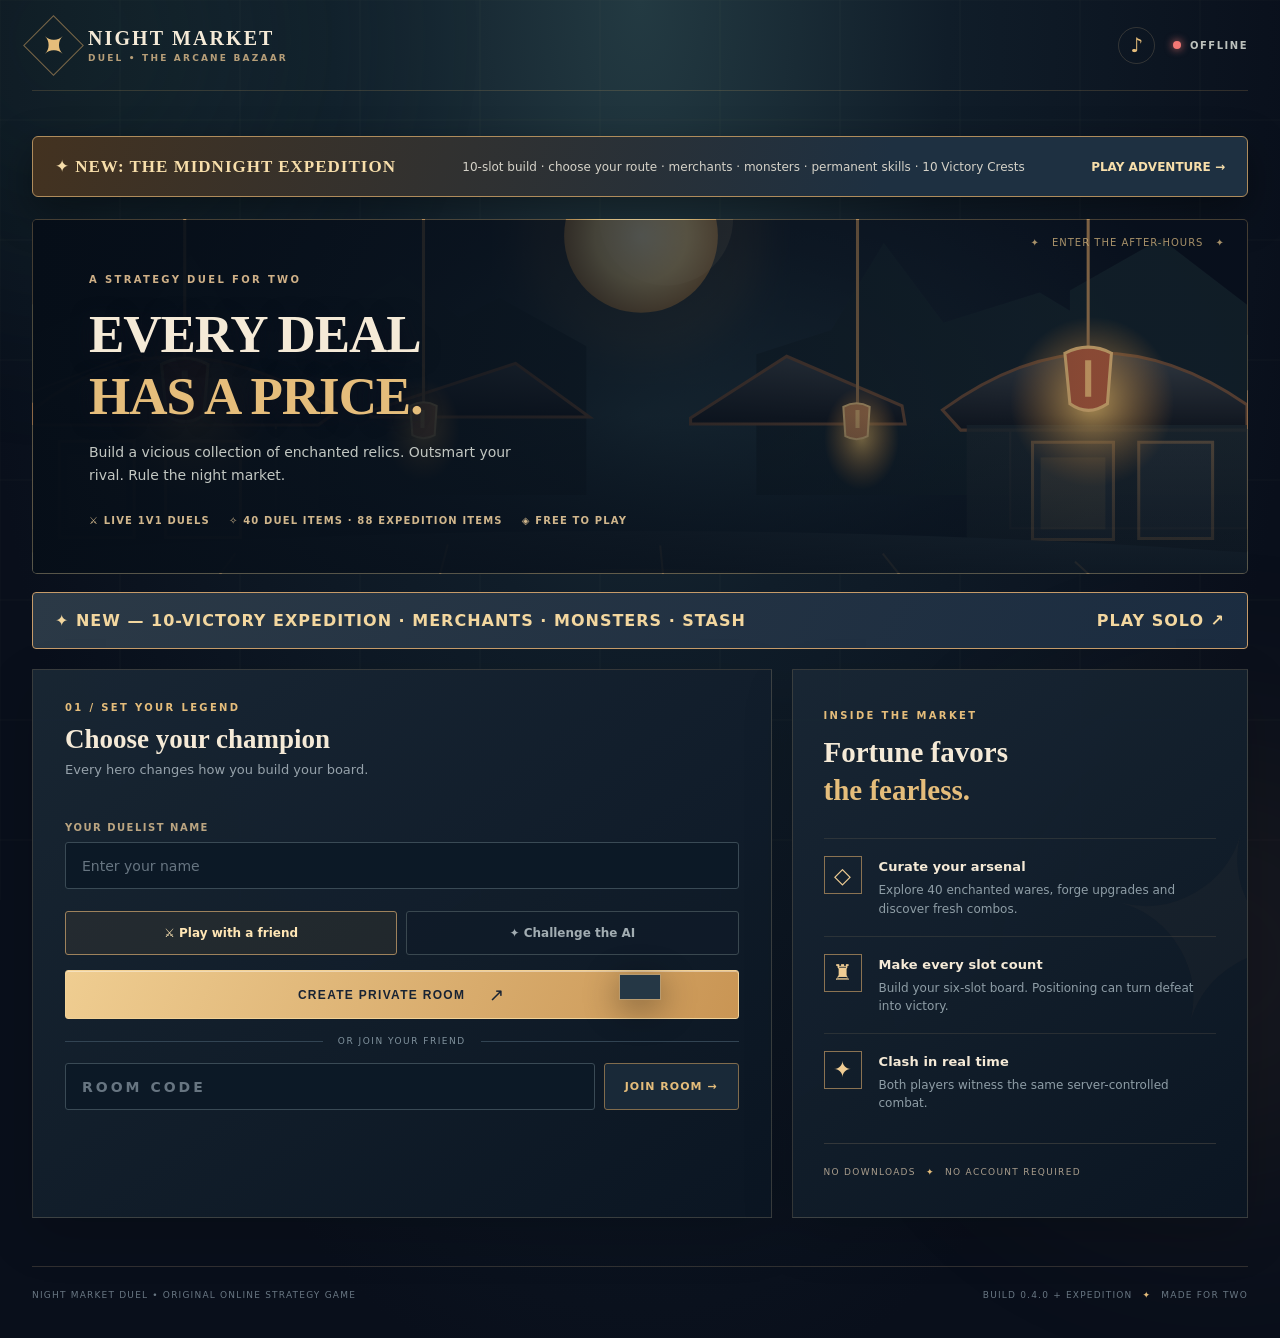
==== commit 125a4fac: "Stage v0.5 expedition: 10-slot PvE marketplace progression, 32 active skills, 376 rules tests and mo" ====
--- a/static/index.html
+++ b/static/index.html
@@ -7,7 +7,7 @@
   <meta name="description" content="Night Market Duel — an original online strategy battler for two friends."/>
   <title>Night Market Duel · The Arcane Bazaar</title>
   <link rel="icon" href="/static/favicon.svg" type="image/svg+xml"/>
-  <link rel="stylesheet" href="/static/style.css"/>
+  <link rel="stylesheet" href="/static/style.css?v=0.3.0"/>
 </head>
 <body>
   <div class="mist mist-a"></div><div class="mist mist-b"></div>
@@ -18,8 +18,9 @@
     </header>
     <main>
       <section class="home-screen" id="homeScreen">
-        <div class="hero-banner"><div class="banner-overlay"></div><div class="banner-ornament">✦ <span>ENTER THE AFTER-HOURS</span> ✦</div><div class="banner-inner"><div class="eyebrow">A STRATEGY DUEL FOR TWO</div><h1>EVERY DEAL<br/><em>HAS A PRICE.</em></h1><p>Build a vicious collection of enchanted relics. Outsmart your rival. Rule the night market.</p><div class="banner-metrics"><span>⚔ LIVE 1V1 DUELS</span><span>✧ 40 UNIQUE ITEMS</span><span>◈ FREE TO PLAY</span></div></div></div>
-        <div class="home-grid">
+        <a href="/expedition" class="expedition-banner"><strong>✦ NEW: THE MIDNIGHT EXPEDITION</strong><span>10-slot build · choose your route · merchants · monsters · permanent skills · 10 Victory Crests</span><b>PLAY ADVENTURE →</b></a>
+        <div class="hero-banner"><div class="banner-overlay"></div><div class="banner-ornament">✦ <span>ENTER THE AFTER-HOURS</span> ✦</div><div class="banner-inner"><div class="eyebrow">A STRATEGY DUEL FOR TWO</div><h1>EVERY DEAL<br/><em>HAS A PRICE.</em></h1><p>Build a vicious collection of enchanted relics. Outsmart your rival. Rule the night market.</p><div class="banner-metrics"><span>⚔ LIVE 1V1 DUELS</span><span>✧ 40 DUEL ITEMS · 88 EXPEDITION ITEMS</span><span>◈ FREE TO PLAY</span></div></div></div>
+        <a class="expedition-entry" href="/expedition" style="display:flex;align-items:center;justify-content:space-between;gap:10px;padding:18px 22px;margin:18px 0;border:1px solid #c69b69;background:linear-gradient(120deg,#2b3946,#1b2c40);text-decoration:none;color:#f3d79f;font-weight:800;letter-spacing:1px;border-radius:4px"><span>✦ NEW — 10-VICTORY EXPEDITION · MERCHANTS · MONSTERS · STASH</span><span>PLAY SOLO ↗</span></a><div class="home-grid">
           <div class="surface panel-join">
             <div class="panel-heading"><div class="eyebrow">01 / SET YOUR LEGEND</div><h2>Choose your champion</h2><p>Every hero changes how you build your board.</p></div>
             <div class="hero-picks" id="heroPicks" role="group" aria-label="Choose hero"></div>
@@ -62,10 +63,10 @@
         </div>
       </section>
     </main>
-    <footer><span>NIGHT MARKET DUEL • ORIGINAL ONLINE STRATEGY GAME</span><span>BUILD 0.3.0 <i>✦</i> MADE FOR TWO</span></footer>
+    <footer><span>NIGHT MARKET DUEL • ORIGINAL ONLINE STRATEGY GAME</span><span>BUILD 0.4.0 + EXPEDITION <i>✦</i> MADE FOR TWO</span></footer>
   </div>
   <div id="toast" class="toast" role="status"></div>
   <div id="itemModal" class="modal" hidden><div class="modal-shade" data-close="true"></div><div class="modal-card" role="dialog" aria-modal="true" aria-label="Item details"><button class="modal-close" id="closeModal" aria-label="Close item details">×</button><div class="modal-item-art" id="modalArt"></div><div class="eyebrow" id="modalRarity">MAGICAL RELIC</div><h2 id="modalTitle">Item</h2><p id="modalDesc"></p><div class="modal-stats" id="modalStats"></div><button id="modalAction" class="gold-btn large">BUY ITEM</button><button id="modalForge" class="forge-btn" hidden>✦ FORGE +1</button></div></div>
-  <script src="/static/app.js" defer></script>
+  <script src="/static/app.js?v=0.3.0" defer></script>
 </body>
 </html>
--- a/static/style.css
+++ b/static/style.css
@@ -25,4 +25,11 @@
 .forge-btn{width:100%;min-height:44px;margin-top:10px;border:1px solid #bd9970;background:#29343a;color:#e7d3b4;font:600 12px 'DM Sans',sans-serif;letter-spacing:.5px}.forge-btn:enabled:active{background:#34474c}.forge-btn:disabled{opacity:.45}
 .float-text.reflect{color:#f4a5c5}
 @media(max-width:760px){.boon-area{padding:12px 8px;margin:12px 0 18px}.boon-grid{gap:5px}.boon-card{min-height:137px;padding:8px 4px 6px;gap:5px}.boon-card strong{font-size:10px}.boon-card>span:not(.boon-glyph){font-size:9px}.boon-glyph{height:35px;width:35px;font-size:23px}.shop-grid{gap:4px}.item-card{min-height:112px;padding:4px 2px 5px}.item-card .item-art{height:47px}.item-card .item-name{font-size:8px}.item-card .item-price{font-size:10px}}
-@media(max-width:380px){.boon-card strong{font-size:9px}.boon-card>span:not(.boon-glyph){font-size:8px}.shop-grid{gap:3px}.item-card .item-name{font-size:7px}.item-card .item-art{height:43px}.board-slot .forge-level{font-size:7px}}+@media(max-width:380px){.boon-card strong{font-size:9px}.boon-card>span:not(.boon-glyph){font-size:8px}.shop-grid{gap:3px}.item-card .item-name{font-size:7px}.item-card .item-art{height:43px}.board-slot .forge-level{font-size:7px}}
+
+@media(max-width:760px){.shop-grid{grid-template-columns:repeat(3,minmax(0,1fr));gap:7px}.item-card{min-height:129px;padding:7px 5px}.item-card .item-art{height:56px}.item-card .item-name{font-size:10px}.item-card .item-price{font-size:11px}}
+@media(max-width:370px){.shop-grid{grid-template-columns:repeat(3,minmax(0,1fr));gap:5px}.item-card .item-name{font-size:9px}}
+
+.expedition-banner{display:flex;align-items:center;justify-content:space-between;gap:14px;flex-wrap:wrap;margin:14px 0 22px;padding:19px 22px;background:linear-gradient(105deg,#433220,#1e3041 70%);border:1px solid #af8c5c;color:#f7deaa;text-decoration:none;border-radius:6px;box-shadow:0 15px 40px #0006}
+.expedition-banner strong{font:700 17px Georgia,serif;letter-spacing:1px}.expedition-banner span{color:#d5d2c8;font-size:12px}.expedition-banner b{font-size:12px;white-space:nowrap}
+@media(max-width:600px){.expedition-banner{padding:17px}.expedition-banner strong{font-size:15px}}
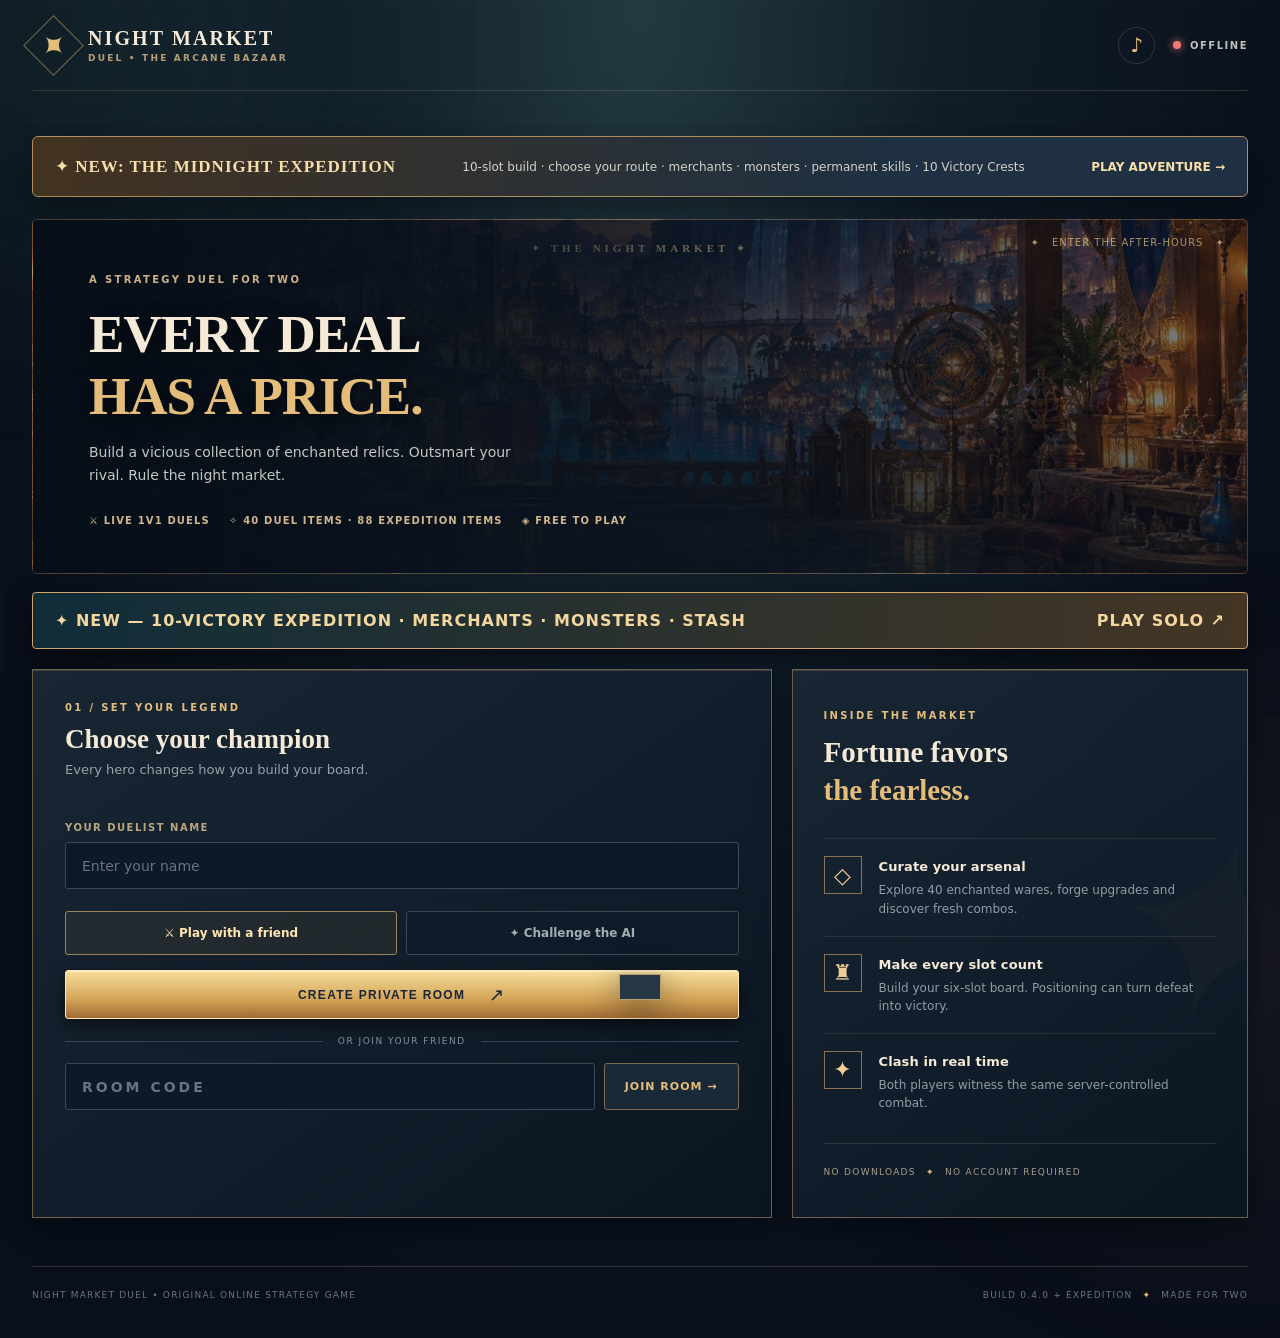
==== commit 5d5eae7a: "Stage v0.6 original premium Bazaar-inspired visuals, art, mobile UI and browser acceptance" ====
--- a/static/index.html
+++ b/static/index.html
@@ -5,9 +5,9 @@
   <meta name="viewport" content="width=device-width,initial-scale=1,viewport-fit=cover"/>
   <meta name="theme-color" content="#0b1420"/>
   <meta name="description" content="Night Market Duel — an original online strategy battler for two friends."/>
-  <title>Night Market Duel · The Arcane Bazaar</title>
+  <title>Night Market Duel · Play 1v1 Online</title>
   <link rel="icon" href="/static/favicon.svg" type="image/svg+xml"/>
-  <link rel="stylesheet" href="/static/style.css?v=0.3.0"/>
+  <link rel="stylesheet" href="/static/style.css?v=0.6.0"/>
 </head>
 <body>
   <div class="mist mist-a"></div><div class="mist mist-b"></div>
@@ -67,6 +67,6 @@
   </div>
   <div id="toast" class="toast" role="status"></div>
   <div id="itemModal" class="modal" hidden><div class="modal-shade" data-close="true"></div><div class="modal-card" role="dialog" aria-modal="true" aria-label="Item details"><button class="modal-close" id="closeModal" aria-label="Close item details">×</button><div class="modal-item-art" id="modalArt"></div><div class="eyebrow" id="modalRarity">MAGICAL RELIC</div><h2 id="modalTitle">Item</h2><p id="modalDesc"></p><div class="modal-stats" id="modalStats"></div><button id="modalAction" class="gold-btn large">BUY ITEM</button><button id="modalForge" class="forge-btn" hidden>✦ FORGE +1</button></div></div>
-  <script src="/static/app.js?v=0.3.0" defer></script>
+  <script src="/static/app.js?v=0.6.0" defer></script>
 </body>
 </html>
--- a/static/style.css
+++ b/static/style.css
@@ -32,4 +32,7 @@
 
 .expedition-banner{display:flex;align-items:center;justify-content:space-between;gap:14px;flex-wrap:wrap;margin:14px 0 22px;padding:19px 22px;background:linear-gradient(105deg,#433220,#1e3041 70%);border:1px solid #af8c5c;color:#f7deaa;text-decoration:none;border-radius:6px;box-shadow:0 15px 40px #0006}
 .expedition-banner strong{font:700 17px Georgia,serif;letter-spacing:1px}.expedition-banner span{color:#d5d2c8;font-size:12px}.expedition-banner b{font-size:12px;white-space:nowrap}
-@media(max-width:600px){.expedition-banner{padding:17px}.expedition-banner strong{font-size:15px}}+@media(max-width:600px){.expedition-banner{padding:17px}.expedition-banner strong{font-size:15px}}
+
+/* Premium v0.6 visual direction */
+.hero-banner{background-image:linear-gradient(90deg,rgba(5,12,24,.87),rgba(13,15,28,.39)),url('/static/art/moonlit-exchange.webp')!important;background-position:center;background-size:cover}.hero-banner:before{content:'✦   THE NIGHT MARKET   ✦';position:absolute;left:50%;top:22px;transform:translateX(-50%);color:#ffdc9c;white-space:nowrap;font:700 11px Georgia,serif;letter-spacing:4px;text-shadow:0 2px 9px #060b13}.surface,.arena,.market{border-color:#ad8a5d99!important;box-shadow:0 10px 25px #03080e99,inset 0 1px #ead09930!important}.gold-btn{background:linear-gradient(180deg,#f7de9b,#d2a255 62%,#9f6b35)!important;color:#192539!important;border:1px solid #ffe6aa!important;box-shadow:inset 0 1px #fff9,0 6px 16px #0008!important}.hero-banner h1,.banner-inner h1{text-shadow:0 4px 20px #000c}.expedition-entry{background:linear-gradient(100deg,#102d39,#443524)!important;border:1px solid #d3a564!important;box-shadow:0 9px 25px #0009!important}@media(max-width:560px){.expedition-entry{padding:14px!important;flex-wrap:wrap}.expedition-entry span{font-size:11px}.expedition-entry span+span{font-size:12px}.hero-banner:before{font-size:7px;letter-spacing:2px}}
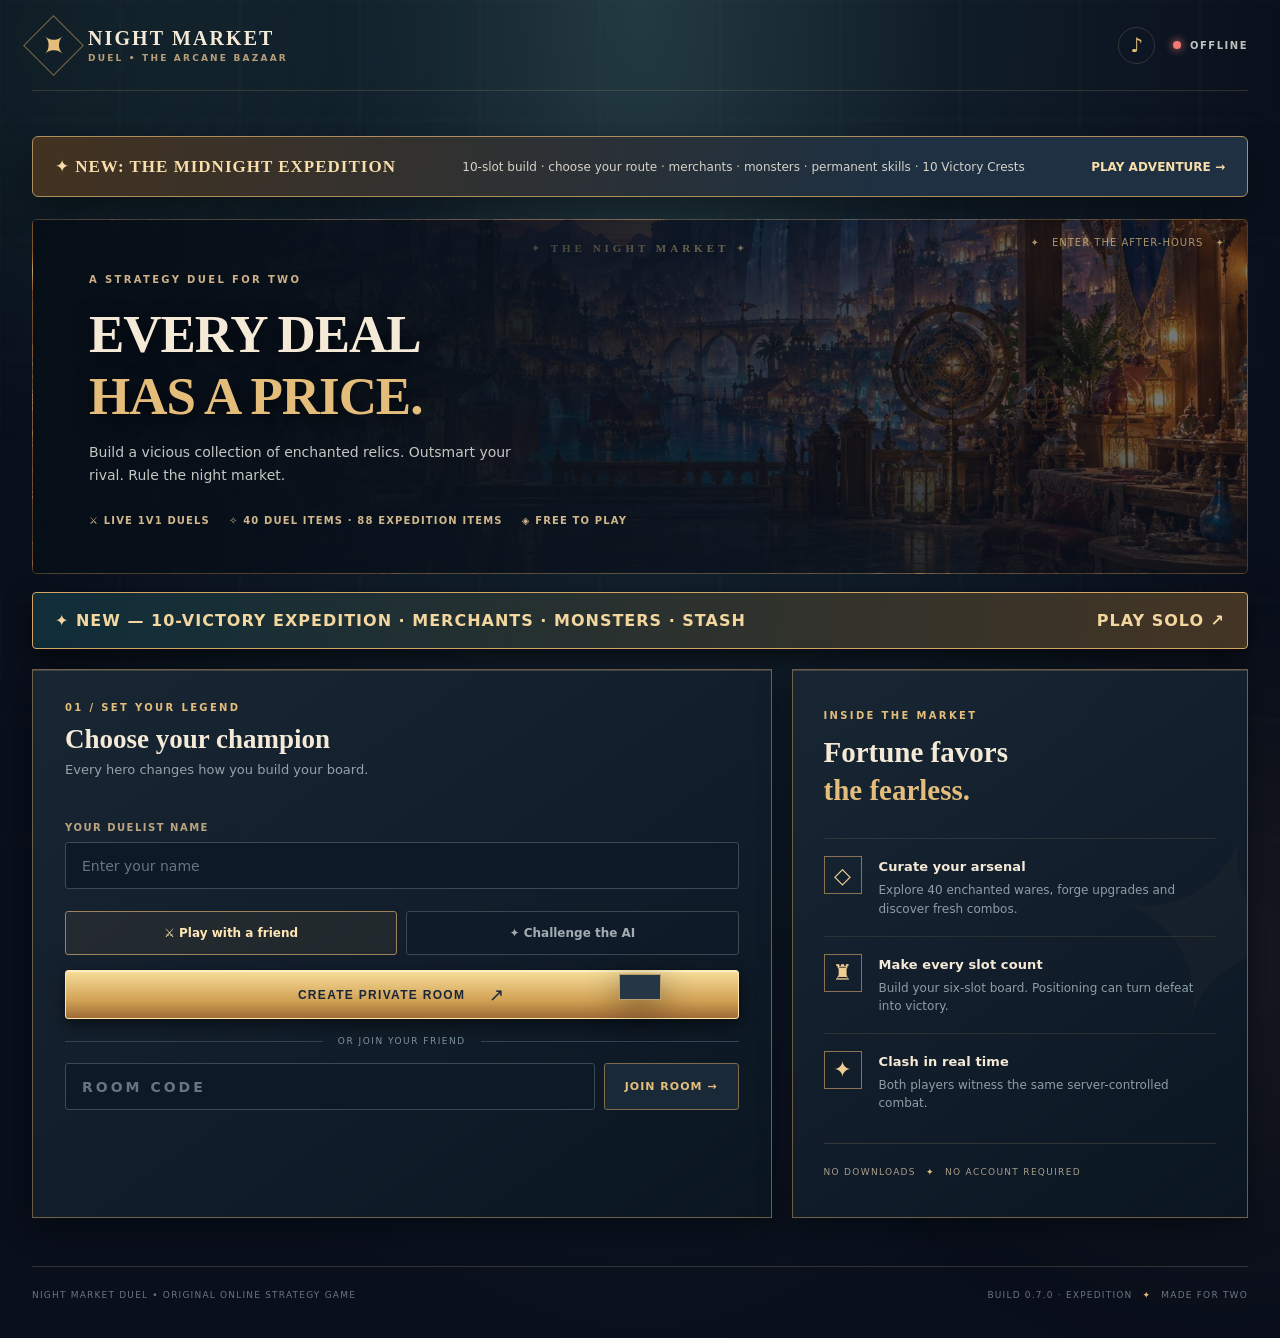
==== commit 5c9d581f: "Stage v0.7 guided Bazaar-style mechanics, specialized merchants, level rewards, enemy scouting and s" ====
--- a/static/index.html
+++ b/static/index.html
@@ -7,7 +7,7 @@
   <meta name="description" content="Night Market Duel — an original online strategy battler for two friends."/>
   <title>Night Market Duel · Play 1v1 Online</title>
   <link rel="icon" href="/static/favicon.svg" type="image/svg+xml"/>
-  <link rel="stylesheet" href="/static/style.css?v=0.6.0"/>
+  <link rel="stylesheet" href="/static/style.css?v=0.7.0"/>
 </head>
 <body>
   <div class="mist mist-a"></div><div class="mist mist-b"></div>
@@ -41,9 +41,9 @@
               <canvas id="ambientCanvas" aria-hidden="true"></canvas>
               <div class="arena-shade"></div><div class="arena-head"><div class="arena-overline">✦ &nbsp; THE MIDNIGHT COLISEUM &nbsp; ✦</div><div class="score-box"><span id="scoreA">0</span><i>:</i><span id="scoreB">0</span></div></div>
               <div class="duelist-stage">
-                <div class="duelist" id="duelistA"><div class="portrait"><img id="portraitA" src="/static/art/vex.svg" alt="Player 1 character"/><span class="portrait-sheen"></span></div><div class="fighter-name" id="nameA">WAITING...</div><div class="fighter-title" id="titleA">—</div><div class="hp-area"><div class="hp-text"><span>VITALITY</span><span id="hpA">—</span></div><div class="hp-track"><div class="hp-fill" id="hpBarA" style="width:100%"></div></div></div><div class="buffs" id="buffsA"></div></div>
+                <div class="duelist" id="duelistA"><div class="portrait"><img id="portraitA" src="/static/art/vex-portrait.webp" alt="Player 1 character"/><span class="portrait-sheen"></span></div><div class="fighter-name" id="nameA">WAITING...</div><div class="fighter-title" id="titleA">—</div><div class="hp-area"><div class="hp-text"><span>VITALITY</span><span id="hpA">—</span></div><div class="hp-track"><div class="hp-fill" id="hpBarA" style="width:100%"></div></div></div><div class="buffs" id="buffsA"></div></div>
                 <div class="vs-emblem"><span>VS</span><small id="combatTime">READY</small></div>
-                <div class="duelist" id="duelistB"><div class="portrait"><img id="portraitB" src="/static/art/nyra.svg" alt="Player 2 character"/><span class="portrait-sheen"></span></div><div class="fighter-name" id="nameB">AWAITING RIVAL</div><div class="fighter-title" id="titleB">—</div><div class="hp-area"><div class="hp-text"><span>VITALITY</span><span id="hpB">—</span></div><div class="hp-track"><div class="hp-fill" id="hpBarB" style="width:100%"></div></div></div><div class="buffs" id="buffsB"></div></div>
+                <div class="duelist" id="duelistB"><div class="portrait"><img id="portraitB" src="/static/art/nyra-portrait.webp" alt="Player 2 character"/><span class="portrait-sheen"></span></div><div class="fighter-name" id="nameB">AWAITING RIVAL</div><div class="fighter-title" id="titleB">—</div><div class="hp-area"><div class="hp-text"><span>VITALITY</span><span id="hpB">—</span></div><div class="hp-track"><div class="hp-fill" id="hpBarB" style="width:100%"></div></div></div><div class="buffs" id="buffsB"></div></div>
               </div>
               <div id="impactLayer" class="impact-layer"></div>
               <div class="arena-bottom"><span id="stagePrompt">Invite a friend to begin your duel</span><span id="pingLabel">— MS</span></div>
@@ -63,10 +63,10 @@
         </div>
       </section>
     </main>
-    <footer><span>NIGHT MARKET DUEL • ORIGINAL ONLINE STRATEGY GAME</span><span>BUILD 0.4.0 + EXPEDITION <i>✦</i> MADE FOR TWO</span></footer>
+    <footer><span>NIGHT MARKET DUEL • ORIGINAL ONLINE STRATEGY GAME</span><span>BUILD 0.7.0 · EXPEDITION <i>✦</i> MADE FOR TWO</span></footer>
   </div>
   <div id="toast" class="toast" role="status"></div>
   <div id="itemModal" class="modal" hidden><div class="modal-shade" data-close="true"></div><div class="modal-card" role="dialog" aria-modal="true" aria-label="Item details"><button class="modal-close" id="closeModal" aria-label="Close item details">×</button><div class="modal-item-art" id="modalArt"></div><div class="eyebrow" id="modalRarity">MAGICAL RELIC</div><h2 id="modalTitle">Item</h2><p id="modalDesc"></p><div class="modal-stats" id="modalStats"></div><button id="modalAction" class="gold-btn large">BUY ITEM</button><button id="modalForge" class="forge-btn" hidden>✦ FORGE +1</button></div></div>
-  <script src="/static/app.js?v=0.6.0" defer></script>
-</body>
+  <script src="/static/app.js?v=0.7.0" defer></script>
+<script src="/static/game-vfx.js?v=0.7.0" defer></script></body>
 </html>
--- a/static/style.css
+++ b/static/style.css
@@ -35,4 +35,24 @@
 @media(max-width:600px){.expedition-banner{padding:17px}.expedition-banner strong{font-size:15px}}
 
 /* Premium v0.6 visual direction */
-.hero-banner{background-image:linear-gradient(90deg,rgba(5,12,24,.87),rgba(13,15,28,.39)),url('/static/art/moonlit-exchange.webp')!important;background-position:center;background-size:cover}.hero-banner:before{content:'✦   THE NIGHT MARKET   ✦';position:absolute;left:50%;top:22px;transform:translateX(-50%);color:#ffdc9c;white-space:nowrap;font:700 11px Georgia,serif;letter-spacing:4px;text-shadow:0 2px 9px #060b13}.surface,.arena,.market{border-color:#ad8a5d99!important;box-shadow:0 10px 25px #03080e99,inset 0 1px #ead09930!important}.gold-btn{background:linear-gradient(180deg,#f7de9b,#d2a255 62%,#9f6b35)!important;color:#192539!important;border:1px solid #ffe6aa!important;box-shadow:inset 0 1px #fff9,0 6px 16px #0008!important}.hero-banner h1,.banner-inner h1{text-shadow:0 4px 20px #000c}.expedition-entry{background:linear-gradient(100deg,#102d39,#443524)!important;border:1px solid #d3a564!important;box-shadow:0 9px 25px #0009!important}@media(max-width:560px){.expedition-entry{padding:14px!important;flex-wrap:wrap}.expedition-entry span{font-size:11px}.expedition-entry span+span{font-size:12px}.hero-banner:before{font-size:7px;letter-spacing:2px}}+.hero-banner{background-image:linear-gradient(90deg,rgba(5,12,24,.87),rgba(13,15,28,.39)),url('/static/art/moonlit-exchange.webp')!important;background-position:center;background-size:cover}.hero-banner:before{content:'✦   THE NIGHT MARKET   ✦';position:absolute;left:50%;top:22px;transform:translateX(-50%);color:#ffdc9c;white-space:nowrap;font:700 11px Georgia,serif;letter-spacing:4px;text-shadow:0 2px 9px #060b13}.surface,.arena,.market{border-color:#ad8a5d99!important;box-shadow:0 10px 25px #03080e99,inset 0 1px #ead09930!important}.gold-btn{background:linear-gradient(180deg,#f7de9b,#d2a255 62%,#9f6b35)!important;color:#192539!important;border:1px solid #ffe6aa!important;box-shadow:inset 0 1px #fff9,0 6px 16px #0008!important}.hero-banner h1,.banner-inner h1{text-shadow:0 4px 20px #000c}.expedition-entry{background:linear-gradient(100deg,#102d39,#443524)!important;border:1px solid #d3a564!important;box-shadow:0 9px 25px #0009!important}@media(max-width:560px){.expedition-entry{padding:14px!important;flex-wrap:wrap}.expedition-entry span{font-size:11px}.expedition-entry span+span{font-size:12px}.hero-banner:before{font-size:7px;letter-spacing:2px}}
+
+
+/* v0.6 Hero Legends — original illustrated character atlas and client-only hit feedback */
+.hero-pick img,.hero-card img,.journey-portrait img,.combatant img,.duelist .portrait img{object-fit:cover;object-position:50% 32%;background:radial-gradient(circle at 50% 20%,#b79065,#122338 70%)}
+.hero-pick img,.hero-card img{transition:transform .25s ease,filter .25s ease;filter:saturate(.92)}
+.hero-pick:hover img,.hero-card:hover img,.hero-pick.selected img,.hero-card.selected img{transform:scale(1.035);filter:saturate(1.22) brightness(1.07)}
+.duelist .portrait img,.journey-portrait img,.combatant img{filter:drop-shadow(0 12px 22px #020713aa)}
+.duelist.hit-flash,.combatant.hit-flash{animation:hit-v06 .24s both}
+@keyframes hit-v06{0%{filter:brightness(1)}30%{filter:brightness(1.6) sepia(.25)}100%{filter:none}}
+.fx-burst{position:absolute;inset:0;pointer-events:none;z-index:5;overflow:hidden;isolation:isolate}
+.fx-burst .spark{position:absolute;left:50%;top:45%;width:5px;height:20px;background:linear-gradient(180deg,#fff9cf,#ed9e3a00);border-radius:8px;transform-origin:50% 40%;animation:spark-v06 .48s ease-out forwards;filter:drop-shadow(0 0 8px #ffc661)}
+@keyframes spark-v06{0%{opacity:0;transform:rotate(var(--a)) translateY(0) scale(.3)}25%{opacity:1}100%{opacity:0;transform:rotate(var(--a)) translateY(var(--r)) scale(.12)}}
+.hero-card.selected:after,.hero-pick.selected:after{content:'✦';position:absolute;top:8px;right:9px;color:#ffdf8e;text-shadow:0 0 12px #f9c06b}
+.reduce-fx .fx-burst,.reduce-fx .hit-flash{display:none!important}
+@media(prefers-reduced-motion:reduce){.fx-burst{display:none!important}.hit-flash{animation:none!important}}
+
+/* Character viewfinder for crisp original portraits */
+.duelist,.combatant {position:relative;isolation:isolate}
+.combatant .fx-burst,.duelist .fx-burst{border-radius:10px}
+@media(max-width:570px){.fx-burst .spark{width:3px;height:13px}}
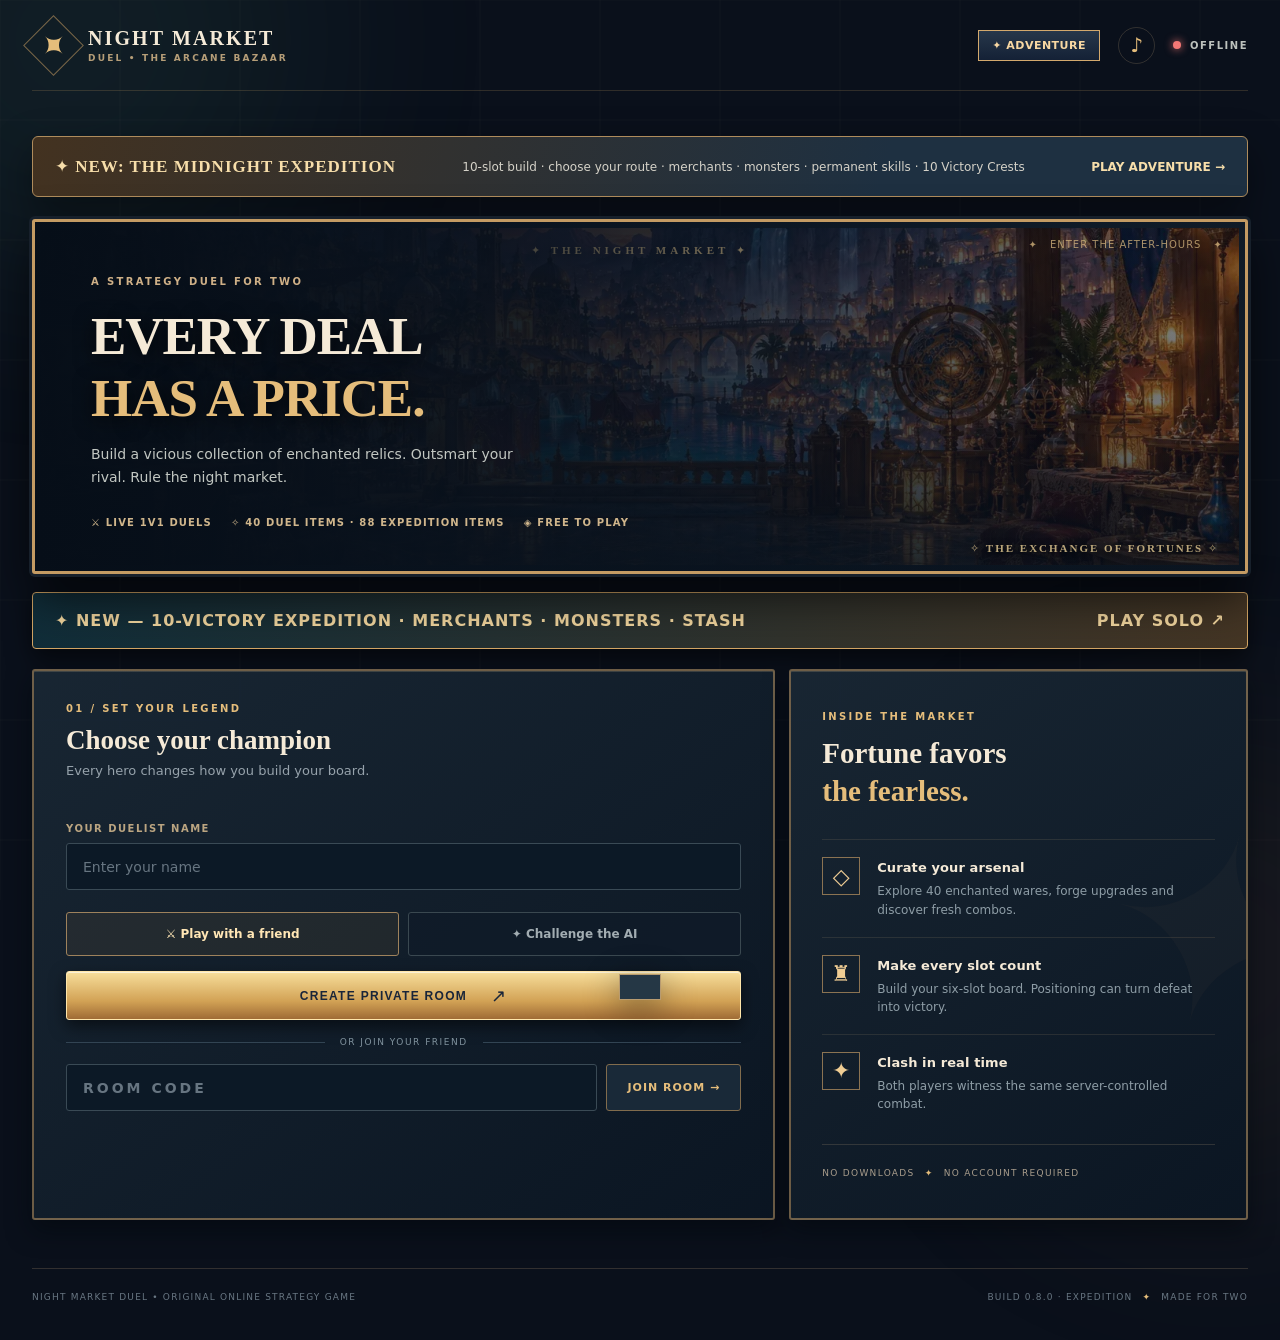
==== commit 7786e604: "Stage v0.8 theatrical Bazaar-inspired screen hierarchy, functional navigation and mobile/desktop vis" ====
--- a/static/index.html
+++ b/static/index.html
@@ -7,14 +7,14 @@
   <meta name="description" content="Night Market Duel — an original online strategy battler for two friends."/>
   <title>Night Market Duel · Play 1v1 Online</title>
   <link rel="icon" href="/static/favicon.svg" type="image/svg+xml"/>
-  <link rel="stylesheet" href="/static/style.css?v=0.7.0"/>
+  <link rel="stylesheet" href="/static/style.css?v=0.8.0"/><link rel="stylesheet" href="/static/duel-theatre-v08.css?v=0.8.0"/>
 </head>
 <body>
   <div class="mist mist-a"></div><div class="mist mist-b"></div>
   <div class="app-shell">
     <header class="topbar">
       <div class="brand"><div class="brand-mark">✦</div><div class="brand-type"><span>NIGHT MARKET</span><small>DUEL • THE ARCANE BAZAAR</small></div></div>
-      <div class="header-right"><button class="sound-btn" id="soundBtn" title="Toggle sound" aria-label="Toggle sound">♪</button><div class="connection" id="connection"><i class="dot"></i><span>CONNECTING</span></div></div>
+      <div class="header-right"><a href="/expedition" class="title-nav" aria-label="Adventure mode">✦ ADVENTURE</a><button class="sound-btn" id="soundBtn" title="Toggle sound" aria-label="Toggle sound">♪</button><div class="connection" id="connection"><i class="dot"></i><span>CONNECTING</span></div></div>
     </header>
     <main>
       <section class="home-screen" id="homeScreen">
@@ -63,10 +63,10 @@
         </div>
       </section>
     </main>
-    <footer><span>NIGHT MARKET DUEL • ORIGINAL ONLINE STRATEGY GAME</span><span>BUILD 0.7.0 · EXPEDITION <i>✦</i> MADE FOR TWO</span></footer>
+    <footer><span>NIGHT MARKET DUEL • ORIGINAL ONLINE STRATEGY GAME</span><span>BUILD 0.8.0 · EXPEDITION <i>✦</i> MADE FOR TWO</span></footer>
   </div>
   <div id="toast" class="toast" role="status"></div>
   <div id="itemModal" class="modal" hidden><div class="modal-shade" data-close="true"></div><div class="modal-card" role="dialog" aria-modal="true" aria-label="Item details"><button class="modal-close" id="closeModal" aria-label="Close item details">×</button><div class="modal-item-art" id="modalArt"></div><div class="eyebrow" id="modalRarity">MAGICAL RELIC</div><h2 id="modalTitle">Item</h2><p id="modalDesc"></p><div class="modal-stats" id="modalStats"></div><button id="modalAction" class="gold-btn large">BUY ITEM</button><button id="modalForge" class="forge-btn" hidden>✦ FORGE +1</button></div></div>
-  <script src="/static/app.js?v=0.7.0" defer></script>
-<script src="/static/game-vfx.js?v=0.7.0" defer></script></body>
+  <script src="/static/app.js?v=0.8.0" defer></script>
+<script src="/static/game-vfx.js?v=0.8.0" defer></script></body>
 </html>
--- a/static/duel-theatre-v08.css
+++ b/static/duel-theatre-v08.css
@@ -0,0 +1,16 @@
+/* Preserve existing online authoritative duel; improve home and battle stage presentation. */
+body {background:#0a101b;}
+.hero-banner {border:3px solid #c49b63;border-radius:3px;box-shadow:0 0 0 3px #17202b,inset 0 0 0 6px #121e2b,0 22px 48px #000a;}
+.hero-banner:after {content:'✧ THE EXCHANGE OF FORTUNES ✧';position:absolute;bottom:16px;right:26px;color:#f8dd9fbb;font:700 11px Georgia,serif;letter-spacing:2px;text-shadow:0 2px 9px #000;pointer-events:none;}
+.title-nav {display:inline-flex;align-items:center;padding:8px 13px;border:1px solid #d3a96d;color:#f8d8a3;background:linear-gradient(#27374a,#142136);font:800 11px system-ui;text-decoration:none;letter-spacing:.5px;}
+.title-nav:hover {filter:brightness(1.2);}
+.home-grid {gap:14px;}
+.home-grid .surface,.market.surface {border:2px solid #bc965d;box-shadow:inset 0 0 0 3px #192536,0 16px 36px #0008;border-radius:3px;}
+.hero-picks {gap:8px;}
+.hero-pick {border-radius:2px!important;border-width:2px!important;}
+.hero-pick.selected {box-shadow:0 0 15px #ddb76e99!important;}
+.arena.surface {border:3px ridge #bd9662;border-radius:3px;background-image:linear-gradient(180deg,#0a1524a8,#0b1722e3),url('/static/art/moonlit-exchange.webp');background-size:cover;background-position:center 42%;}
+.market-col .market {background:linear-gradient(130deg,#253445f9,#101b2bf4);}
+.shop-card,.board-slot {transition:transform .13s,filter .13s;}
+.shop-card:hover,.board-slot:hover {transform:translateY(-2px);filter:brightness(1.12);}
+@media(max-width:700px){.title-nav {padding:6px;font-size:9px;}.hero-banner:after{font-size:7px;right:12px}.arena.surface {min-height:330px}}
